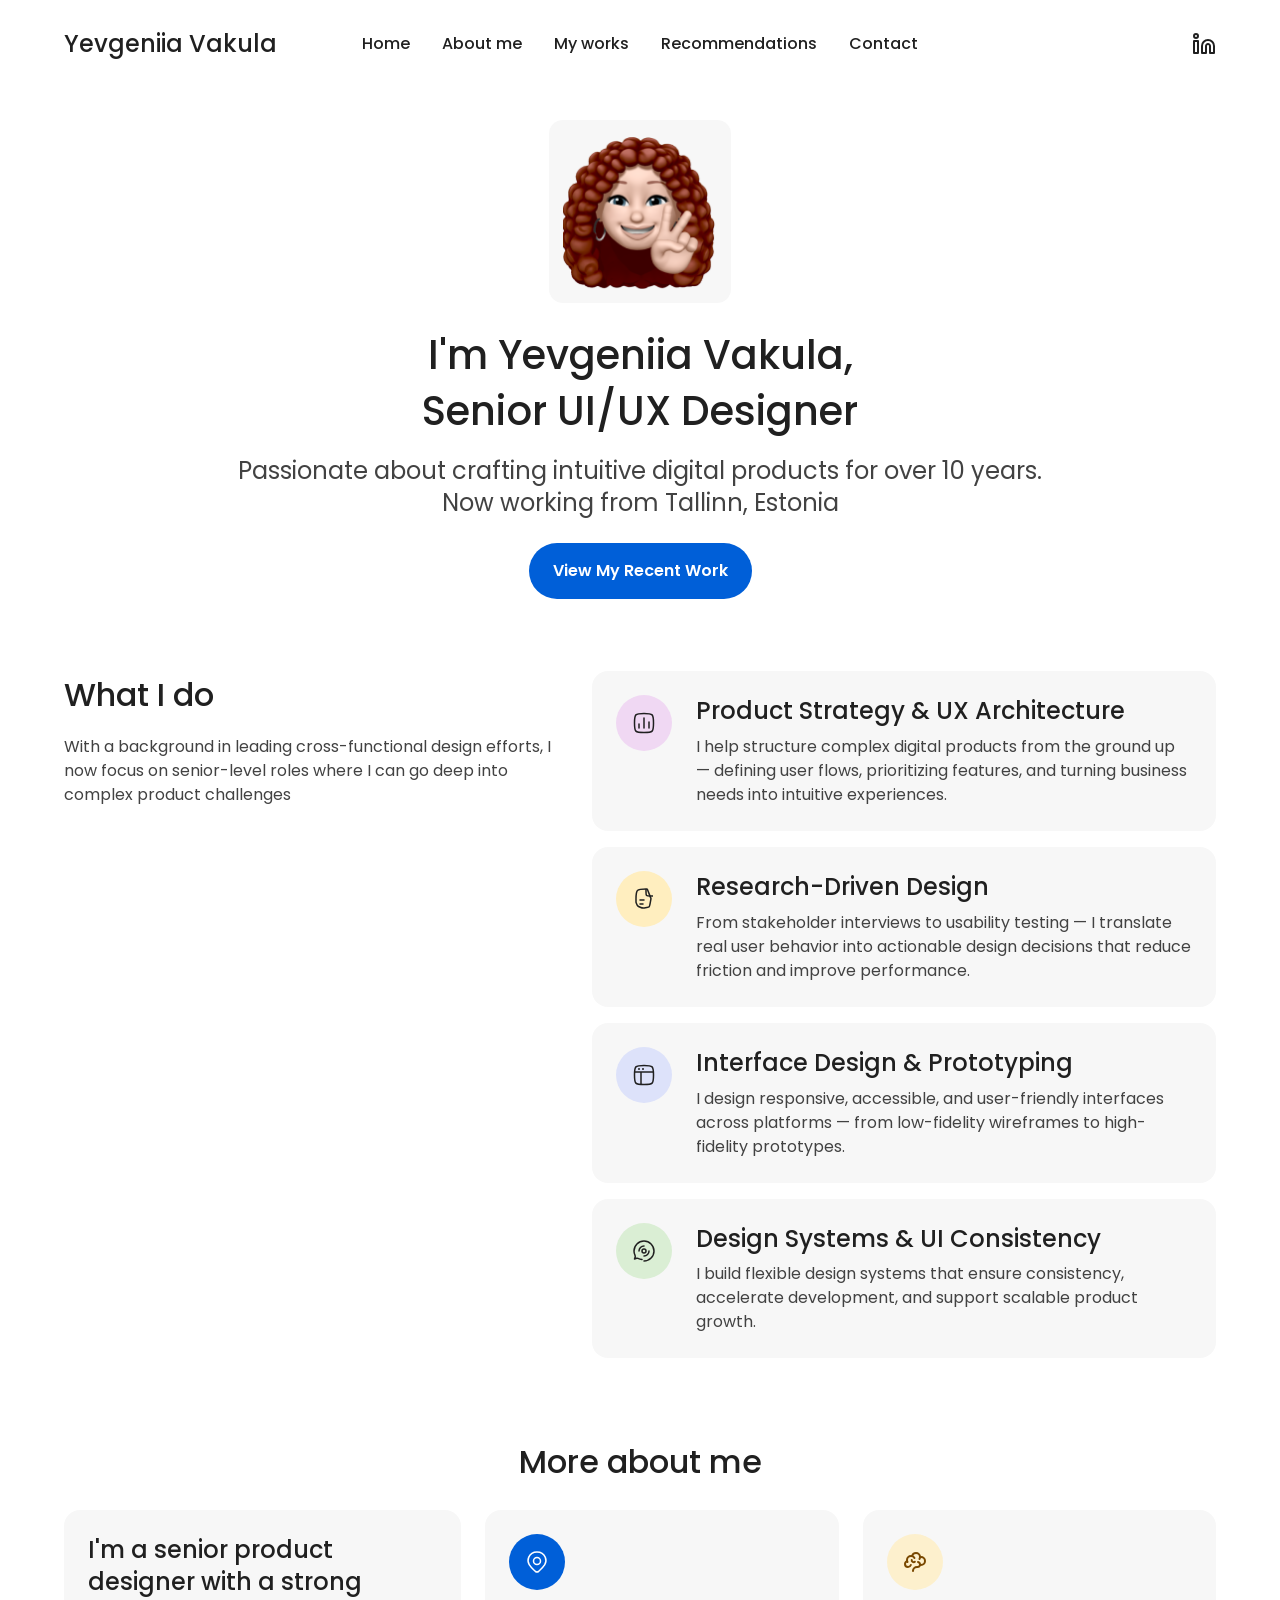
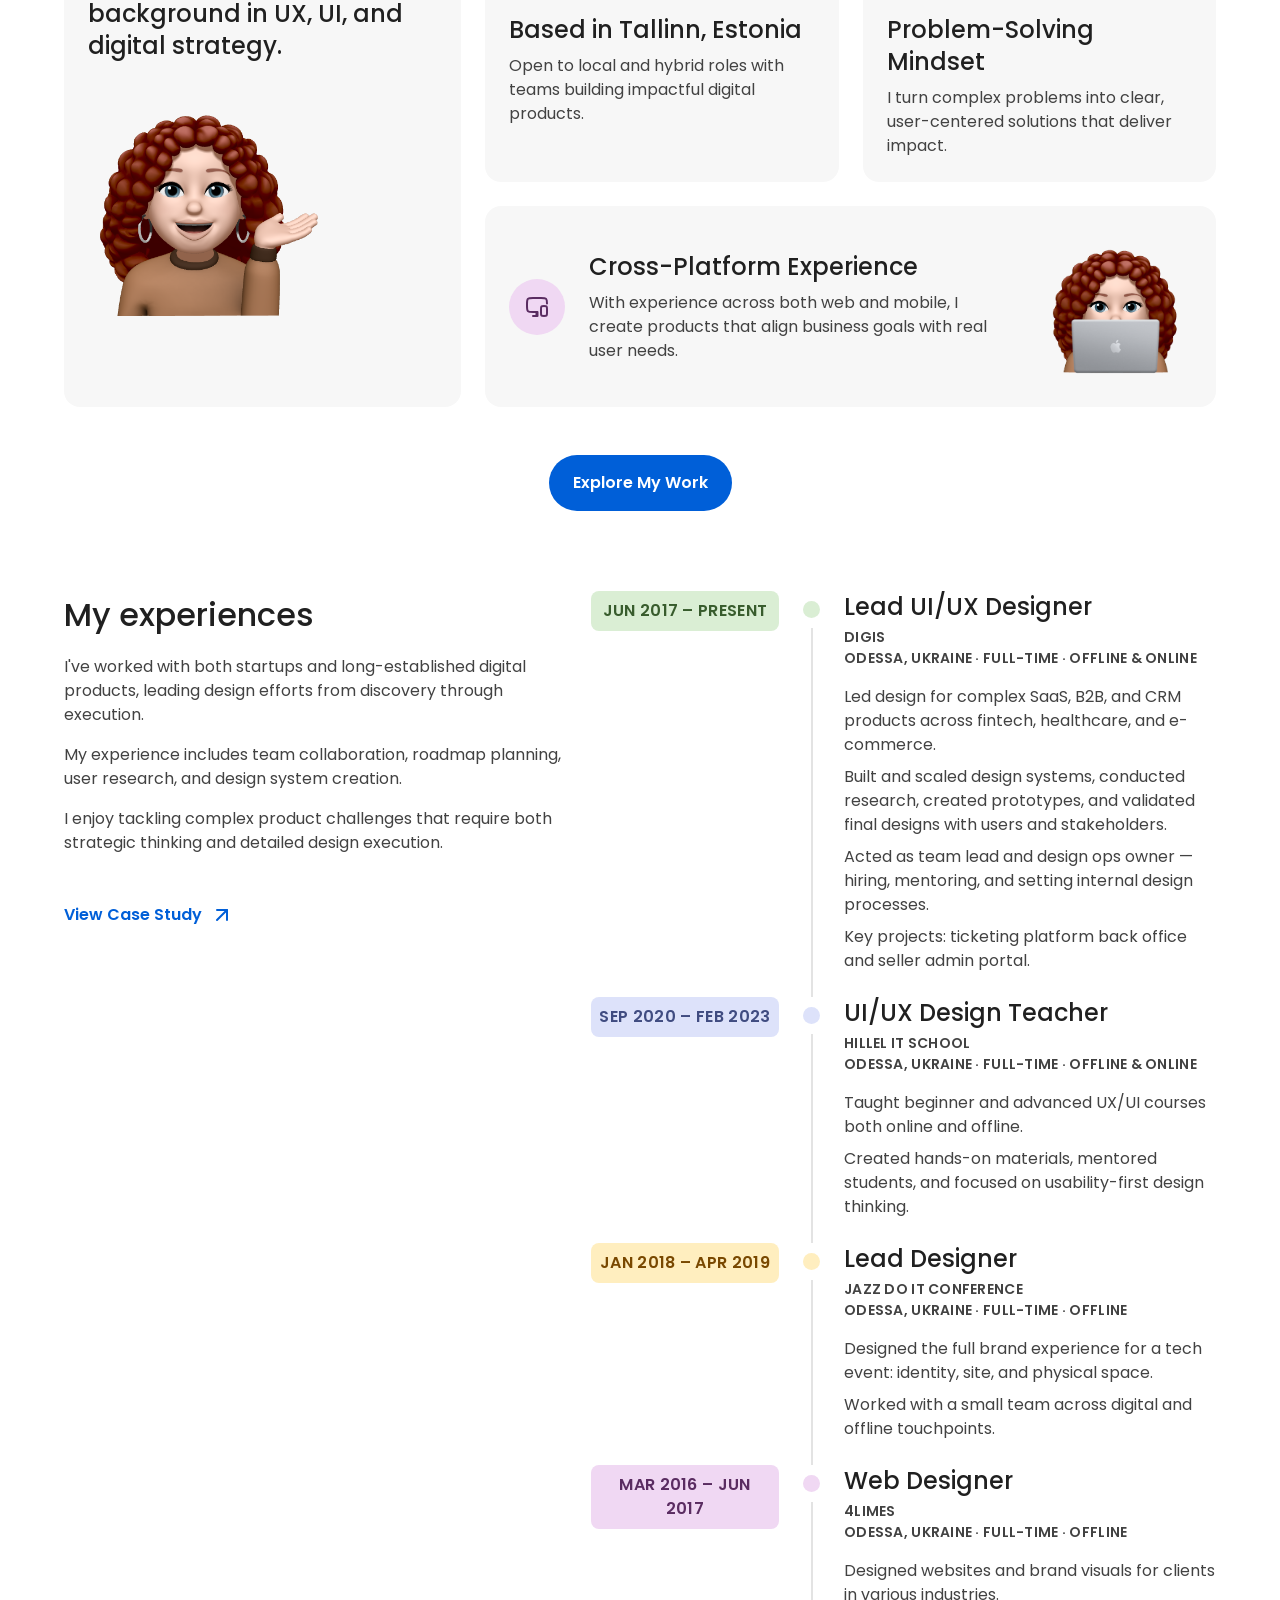
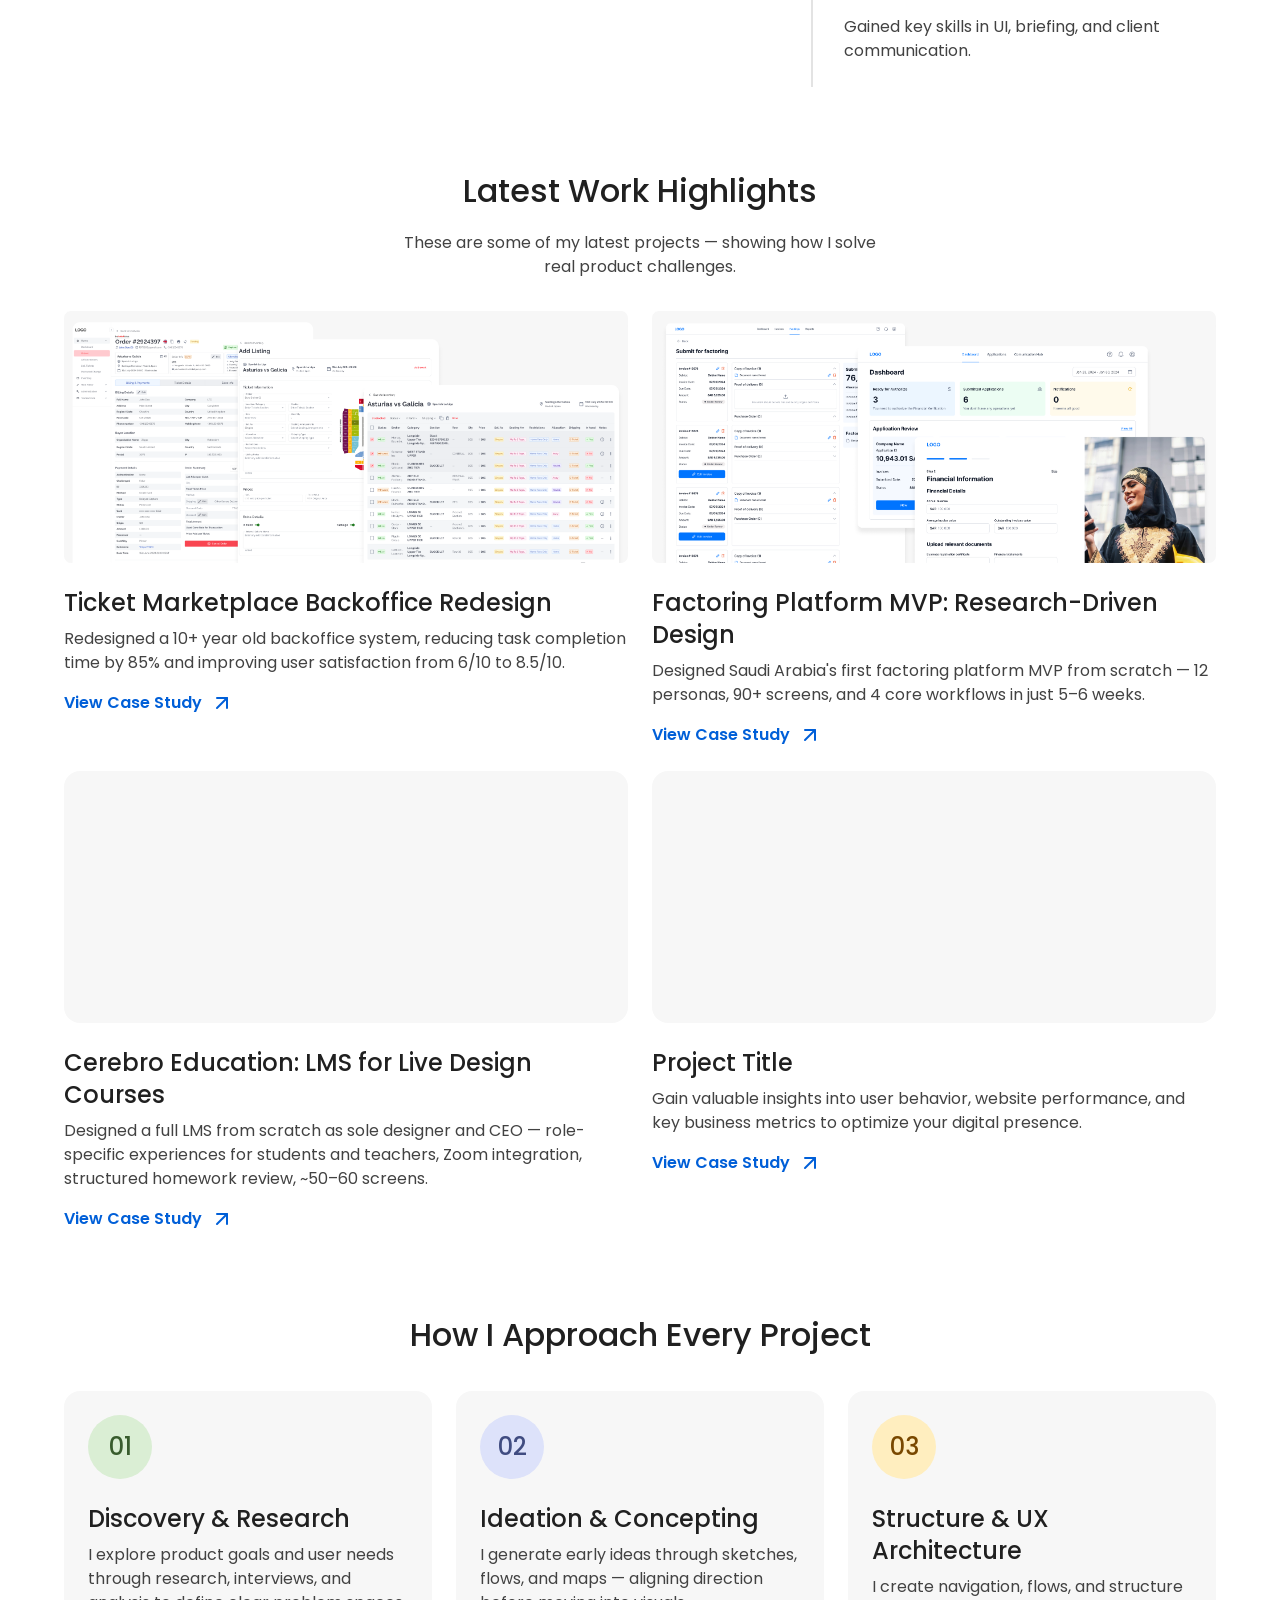
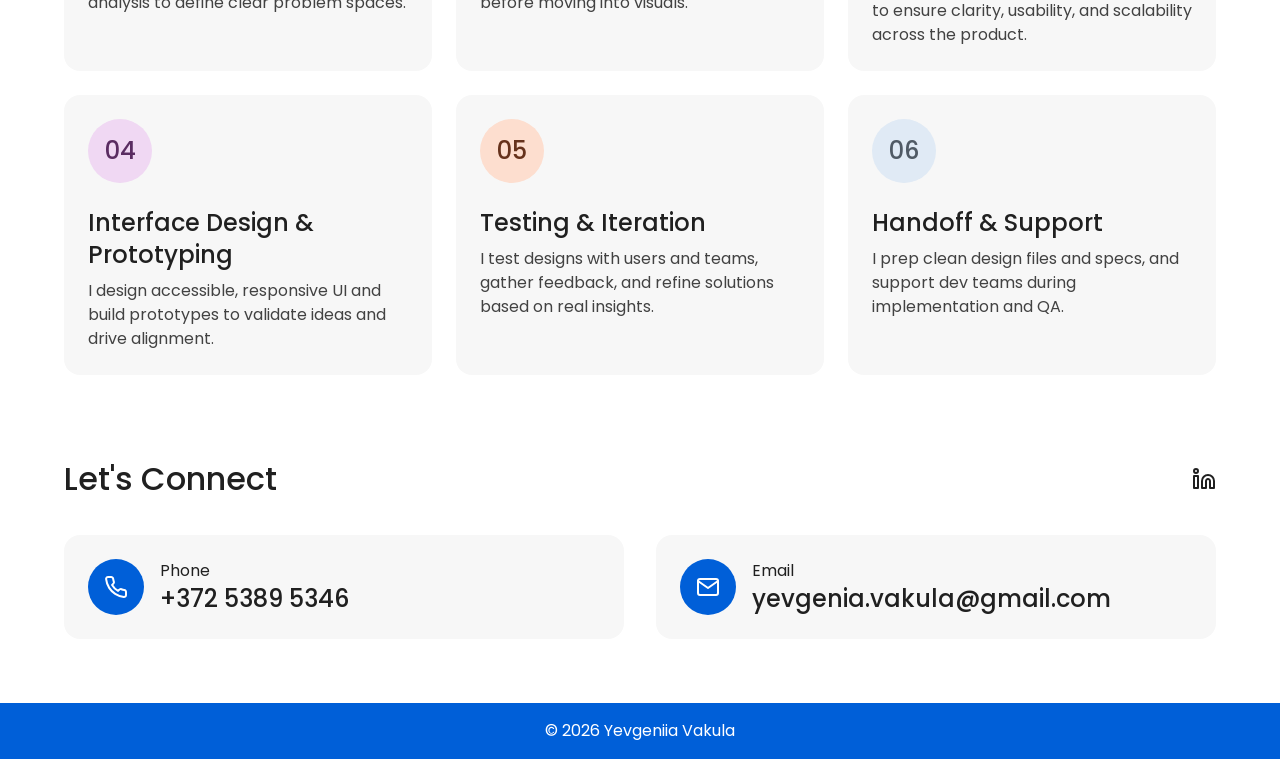
==== index.html @ 7232bb36 "Init" ====
<!DOCTYPE html>
<html lang="en">
<head>
  <meta charset="UTF-8">
  <meta name="viewport" content="width=device-width, initial-scale=1.0">
  <title>Yevgeniia Vakula — Senior UI/UX Designer</title>
  <link rel="preconnect" href="https://fonts.googleapis.com">
  <link rel="preconnect" href="https://fonts.gstatic.com" crossorigin>
  <link href="https://fonts.googleapis.com/css2?family=Poppins:wght@400;500;600&display=swap" rel="stylesheet">
  <link rel="stylesheet" href="styles.css">
</head>
<body>
  <!-- Header -->
  <header class="header">
    <div class="header__container">
      <a href="index.html" class="header__logo">Yevgeniia Vakula</a>
      <nav class="header__nav">
        <a href="index.html" class="header__link">Home</a>
        <a href="#about" class="header__link">About me</a>
        <a href="#works" class="header__link">My works</a>
        <a href="recommendations.html" class="header__link">Recommendations</a>
        <a href="#contact" class="header__link">Contact</a>
      </nav>
      <div class="header__actions">
        <a href="https://linkedin.com" target="_blank" rel="noopener" class="header__social" aria-label="LinkedIn">
          <svg width="24" height="24" viewBox="0 0 24 24" fill="none" xmlns="http://www.w3.org/2000/svg">
            <path d="M16 8C17.5913 8 19.1174 8.63214 20.2426 9.75736C21.3679 10.8826 22 12.4087 22 14V21H18V14C18 13.4696 17.7893 12.9609 17.4142 12.5858C17.0391 12.2107 16.5304 12 16 12C15.4696 12 14.9609 12.2107 14.5858 12.5858C14.2107 12.9609 14 13.4696 14 14V21H10V14C10 12.4087 10.6321 10.8826 11.7574 9.75736C12.8826 8.63214 14.4087 8 16 8Z" stroke="currentColor" stroke-width="2" stroke-linecap="round" stroke-linejoin="round"/>
            <path d="M6 9H2V21H6V9Z" stroke="currentColor" stroke-width="2" stroke-linecap="round" stroke-linejoin="round"/>
            <path d="M4 6C5.10457 6 6 5.10457 6 4C6 2.89543 5.10457 2 4 2C2.89543 2 2 2.89543 2 4C2 5.10457 2.89543 6 4 6Z" stroke="currentColor" stroke-width="2" stroke-linecap="round" stroke-linejoin="round"/>
          </svg>
        </a>
        <button class="header__burger" aria-label="Menu" aria-expanded="false">
          <span></span>
          <span></span>
          <span></span>
        </button>
      </div>
    </div>
  </header>

  <!-- Hero Section -->
  <section class="hero">
    <div class="hero__container">
      <div class="hero__sticker">
        <img src="assets/hero-sticker.png" alt="Yevgeniia Vakula" width="154" height="156">
      </div>
      <div class="hero__content">
        <h1 class="title--page hero__title">I'm Yevgeniia Vakula,<br>Senior UI/UX Designer</h1>
        <p class="hero__subtitle">Passionate about crafting intuitive digital products for over 10 years. Now working from Tallinn, Estonia</p>
      </div>
      <a href="#works" class="btn btn--primary">View My Recent Work</a>
    </div>
  </section>

  <!-- Services Section -->
  <section class="services" id="services">
    <div class="services__container">
      <div class="services__intro">
        <h2 class="title--section services__title">What I do</h2>
        <p class="services__subtitle">With a background in leading cross-functional design efforts, I now focus on senior-level roles where I can go deep into complex product challenges</p>
      </div>
      <div class="services__cards">
        <div class="service-card">
          <div class="service-card__icon service-card__icon--purple">
            <img src="assets/icon-analytics.svg" alt="" width="24" height="24">
          </div>
          <div class="service-card__content">
            <h3 class="title--card service-card__title">Product Strategy &amp; UX Architecture</h3>
            <p class="service-card__text">I help structure complex digital products from the ground up — defining user flows, prioritizing features, and turning business needs into intuitive experiences.</p>
          </div>
        </div>
        <div class="service-card">
          <div class="service-card__icon service-card__icon--yellow">
            <img src="assets/icon-file.svg" alt="" width="24" height="24">
          </div>
          <div class="service-card__content">
            <h3 class="title--card service-card__title">Research-Driven Design</h3>
            <p class="service-card__text">From stakeholder interviews to usability testing — I translate real user behavior into actionable design decisions that reduce friction and improve performance.</p>
          </div>
        </div>
        <div class="service-card">
          <div class="service-card__icon service-card__icon--blue">
            <img src="assets/icon-web-design.svg" alt="" width="24" height="24">
          </div>
          <div class="service-card__content">
            <h3 class="title--card service-card__title">Interface Design &amp; Prototyping</h3>
            <p class="service-card__text">I design responsive, accessible, and user-friendly interfaces across platforms — from low-fidelity wireframes to high-fidelity prototypes.</p>
          </div>
        </div>
        <div class="service-card">
          <div class="service-card__icon service-card__icon--green">
            <img src="assets/icon-paint-board.svg" alt="" width="24" height="24">
          </div>
          <div class="service-card__content">
            <h3 class="title--card service-card__title">Design Systems &amp; UI Consistency</h3>
            <p class="service-card__text">I build flexible design systems that ensure consistency, accelerate development, and support scalable product growth.</p>
          </div>
        </div>
      </div>
    </div>
  </section>

  <!-- About Section -->
  <section class="about" id="about">
    <div class="about__container">
      <h2 class="title--section about__title">More about me</h2>
      <div class="about__grid">
        <!-- Left card with intro text and sticker -->
        <div class="about-card about-card--intro">
          <p class="about-card__lead">I'm a senior product designer with a strong background in UX, UI, and digital strategy.</p>
          <img src="assets/sticker-12.png" alt="" class="about-card__sticker about-card__sticker--large" width="238" height="240">
        </div>
        <!-- Right column -->
        <div class="about__right">
          <!-- Top row with two cards -->
          <div class="about__top-row">
            <div class="about-card">
              <div class="about-card__icon about-card__icon--blue">
                <img src="assets/location-01.svg" alt="" width="24" height="24">
              </div>
              <div class="about-card__content">
                <h3 class="title--card about-card__title">Based in Tallinn, Estonia</h3>
                <p class="about-card__text">Open to local and hybrid roles with teams building impactful digital products.</p>
              </div>
            </div>
            <div class="about-card">
              <div class="about-card__icon about-card__icon--yellow">
                <img src="assets/brain.svg" alt="" width="24" height="24">
              </div>
              <div class="about-card__content">
                <h3 class="title--card about-card__title">Problem-Solving Mindset</h3>
                <p class="about-card__text">I turn complex problems into clear, user-centered solutions that deliver impact.</p>
              </div>
            </div>
          </div>
          <!-- Bottom wide card -->
          <div class="about-card about-card--wide">
            <div class="about-card__icon about-card__icon--purple">
              <img src="assets/computer-phone-sync.svg" alt="" width="24" height="24">
            </div>
            <div class="about-card__content">
              <h3 class="title--card about-card__title">Cross-Platform Experience</h3>
              <p class="about-card__text">With experience across both web and mobile, I create products that align business goals with real user needs.</p>
            </div>
            <img src="assets/sticker-24.png" alt="" class="about-card__sticker about-card__sticker--small" width="153" height="152">
          </div>
        </div>
      </div>
      <a href="#works" class="btn btn--primary about__cta">Explore My Work</a>
    </div>
  </section>

  <!-- Experience Section -->
  <section class="experience">
    <div class="experience__container">
      <div class="experience__intro">
        <h2 class="title--section experience__title">My experiences</h2>
        <p class="experience__text">I've worked with both startups and long-established digital products, leading design efforts from discovery through execution.</p>
        <p class="experience__text">My experience includes team collaboration, roadmap planning, user research, and design system creation.</p>
        <p class="experience__text">I enjoy tackling complex product challenges that require both strategic thinking and detailed design execution.</p>
        <a href="#" class="experience__link">
          View Case Study
          <svg width="24" height="24" viewBox="0 0 24 24" fill="none" xmlns="http://www.w3.org/2000/svg">
            <path d="M7 17L17 7" stroke="currentColor" stroke-width="2" stroke-linecap="round" stroke-linejoin="round"/>
            <path d="M7 7H17V17" stroke="currentColor" stroke-width="2" stroke-linecap="round" stroke-linejoin="round"/>
          </svg>
        </a>
      </div>
      <div class="timeline">
        <div class="timeline__item timeline__item--green">
          <div class="timeline__date">Jun 2017 – Present</div>
          <div class="timeline__marker">
            <span class="timeline__dot"></span>
            <span class="timeline__line"></span>
          </div>
          <div class="timeline__content">
            <h3 class="title--card timeline__role">Lead UI/UX Designer</h3>
            <p class="timeline__company">DIGIS<br>Odessa, Ukraine · Full-time · Offline &amp; Online</p>
            <p class="timeline__desc">Led design for complex SaaS, B2B, and CRM products across fintech, healthcare, and e-commerce.</p>
            <p class="timeline__desc">Built and scaled design systems, conducted research, created prototypes, and validated final designs with users and stakeholders.</p>
            <p class="timeline__desc">Acted as team lead and design ops owner — hiring, mentoring, and setting internal design processes.</p>
            <p class="timeline__desc">Key projects: ticketing platform back office and seller admin portal.</p>
          </div>
        </div>
        <div class="timeline__item timeline__item--blue">
          <div class="timeline__date">Sep 2020 – Feb 2023</div>
          <div class="timeline__marker">
            <span class="timeline__dot"></span>
            <span class="timeline__line"></span>
          </div>
          <div class="timeline__content">
            <h3 class="title--card timeline__role">UI/UX Design Teacher</h3>
            <p class="timeline__company">Hillel IT School<br>Odessa, Ukraine · Full-time · Offline &amp; Online</p>
            <p class="timeline__desc">Taught beginner and advanced UX/UI courses both online and offline.</p>
            <p class="timeline__desc">Created hands-on materials, mentored students, and focused on usability-first design thinking.</p>
          </div>
        </div>
        <div class="timeline__item timeline__item--yellow">
          <div class="timeline__date">Jan 2018 – Apr 2019</div>
          <div class="timeline__marker">
            <span class="timeline__dot"></span>
            <span class="timeline__line"></span>
          </div>
          <div class="timeline__content">
            <h3 class="title--card timeline__role">Lead Designer</h3>
            <p class="timeline__company">Jazz Do IT Conference<br>Odessa, Ukraine · Full-time · Offline</p>
            <p class="timeline__desc">Designed the full brand experience for a tech event: identity, site, and physical space.</p>
            <p class="timeline__desc">Worked with a small team across digital and offline touchpoints.</p>
          </div>
        </div>
        <div class="timeline__item timeline__item--purple">
          <div class="timeline__date">Mar 2016 – Jun 2017</div>
          <div class="timeline__marker">
            <span class="timeline__dot"></span>
            <span class="timeline__line"></span>
          </div>
          <div class="timeline__content">
            <h3 class="title--card timeline__role">Web Designer</h3>
            <p class="timeline__company">4limes<br>Odessa, Ukraine · Full-time · Offline</p>
            <p class="timeline__desc">Designed websites and brand visuals for clients in various industries.</p>
            <p class="timeline__desc">Gained key skills in UI, briefing, and client communication.</p>
          </div>
        </div>
      </div>
    </div>
  </section>

  <!-- Works Section -->
  <section class="works" id="works">
    <div class="works__container">
      <div class="works__intro">
        <h2 class="title--section works__title">Latest Work Highlights</h2>
        <p class="works__subtitle">These are some of my latest projects — showing how I solve<br>real product challenges.</p>
      </div>
      <div class="works__grid">
        <article class="work-card">
          <div class="work-card__image">
            <img src="assets/work-card-ticket-marketplace.png" alt="Ticket Marketplace Backoffice Redesign - showing order management, listing forms, and seat map interfaces">
          </div>
          <div class="work-card__content">
            <h3 class="title--card work-card__title">Ticket Marketplace Backoffice Redesign</h3>
            <p class="work-card__text">Redesigned a 10+ year old backoffice system, reducing task completion time by 85% and improving user satisfaction from 6/10 to 8.5/10.</p>
            <a href="ticket-marketplace-backoffice-redesign.html" class="work-card__link">
              View Case Study
              <svg width="24" height="24" viewBox="0 0 24 24" fill="none" xmlns="http://www.w3.org/2000/svg">
                <path d="M7 17L17 7" stroke="currentColor" stroke-width="2" stroke-linecap="round" stroke-linejoin="round"/>
                <path d="M7 7H17V17" stroke="currentColor" stroke-width="2" stroke-linecap="round" stroke-linejoin="round"/>
              </svg>
            </a>
          </div>
        </article>
        <article class="work-card">
          <div class="work-card__image">
            <img src="assets/case02-preview.png" alt="Factoring Platform MVP - showing registration, dashboard, and approval workflow interfaces">
          </div>
          <div class="work-card__content">
            <h3 class="title--card work-card__title">Factoring Platform MVP: Research-Driven Design</h3>
            <p class="work-card__text">Designed Saudi Arabia's first factoring platform MVP from scratch — 12 personas, 90+ screens, and 4 core workflows in just 5–6 weeks.</p>
            <a href="case-02.html" class="work-card__link">
              View Case Study
              <svg width="24" height="24" viewBox="0 0 24 24" fill="none" xmlns="http://www.w3.org/2000/svg">
                <path d="M7 17L17 7" stroke="currentColor" stroke-width="2" stroke-linecap="round" stroke-linejoin="round"/>
                <path d="M7 7H17V17" stroke="currentColor" stroke-width="2" stroke-linecap="round" stroke-linejoin="round"/>
              </svg>
            </a>
          </div>
        </article>
        <article class="work-card">
          <div class="work-card__image"></div>
          <div class="work-card__content">
            <h3 class="title--card work-card__title">Cerebro Education: LMS for Live Design Courses</h3>
            <p class="work-card__text">Designed a full LMS from scratch as sole designer and CEO — role-specific experiences for students and teachers, Zoom integration, structured homework review, ~50–60 screens.</p>
            <a href="case-03.html" class="work-card__link">
              View Case Study
              <svg width="24" height="24" viewBox="0 0 24 24" fill="none" xmlns="http://www.w3.org/2000/svg">
                <path d="M7 17L17 7" stroke="currentColor" stroke-width="2" stroke-linecap="round" stroke-linejoin="round"/>
                <path d="M7 7H17V17" stroke="currentColor" stroke-width="2" stroke-linecap="round" stroke-linejoin="round"/>
              </svg>
            </a>
          </div>
        </article>
        <article class="work-card">
          <div class="work-card__image"></div>
          <div class="work-card__content">
            <h3 class="title--card work-card__title">Project Title</h3>
            <p class="work-card__text">Gain valuable insights into user behavior, website performance, and key business metrics to optimize your digital presence.</p>
            <a href="case-04.html" class="work-card__link">
              View Case Study
              <svg width="24" height="24" viewBox="0 0 24 24" fill="none" xmlns="http://www.w3.org/2000/svg">
                <path d="M7 17L17 7" stroke="currentColor" stroke-width="2" stroke-linecap="round" stroke-linejoin="round"/>
                <path d="M7 7H17V17" stroke="currentColor" stroke-width="2" stroke-linecap="round" stroke-linejoin="round"/>
              </svg>
            </a>
          </div>
        </article>
      </div>
    </div>
  </section>

  <!-- Process Section -->
  <section class="process">
    <div class="process__container">
      <h2 class="title--section process__title">How I Approach Every Project</h2>
      <div class="process__cards is-collapsed">
        <div class="process-card">
          <span class="process-card__badge process-card__badge--1">01</span>
          <div class="process-card__content">
            <h3 class="title--card process-card__title">Discovery &amp; Research</h3>
            <p class="process-card__text">I explore product goals and user needs through research, interviews, and analysis to define clear problem spaces.</p>
          </div>
        </div>
        <div class="process-card">
          <span class="process-card__badge process-card__badge--2">02</span>
          <div class="process-card__content">
            <h3 class="title--card process-card__title">Ideation &amp; Concepting</h3>
            <p class="process-card__text">I generate early ideas through sketches, flows, and maps — aligning direction before moving into visuals.</p>
          </div>
        </div>
        <div class="process-card">
          <span class="process-card__badge process-card__badge--3">03</span>
          <div class="process-card__content">
            <h3 class="title--card process-card__title">Structure &amp; UX Architecture</h3>
            <p class="process-card__text">I create navigation, flows, and structure to ensure clarity, usability, and scalability across the product.</p>
          </div>
        </div>
        <div class="process-card">
          <span class="process-card__badge process-card__badge--4">04</span>
          <div class="process-card__content">
            <h3 class="title--card process-card__title">Interface Design &amp; Prototyping</h3>
            <p class="process-card__text">I design accessible, responsive UI and build prototypes to validate ideas and drive alignment.</p>
          </div>
        </div>
        <div class="process-card">
          <span class="process-card__badge process-card__badge--5">05</span>
          <div class="process-card__content">
            <h3 class="title--card process-card__title">Testing &amp; Iteration</h3>
            <p class="process-card__text">I test designs with users and teams, gather feedback, and refine solutions based on real insights.</p>
          </div>
        </div>
        <div class="process-card">
          <span class="process-card__badge process-card__badge--6">06</span>
          <div class="process-card__content">
            <h3 class="title--card process-card__title">Handoff &amp; Support</h3>
            <p class="process-card__text">I prep clean design files and specs, and support dev teams during implementation and QA.</p>
          </div>
        </div>
      </div>
      <button class="process__toggle" aria-expanded="false">
        <span class="process__toggle-more">Show more</span>
        <span class="process__toggle-less">Show less</span>
      </button>
    </div>
  </section>

  <!-- Contact / Footer -->
  <footer class="footer" id="contact">
    <!-- Let's Connect Section -->
    <div class="footer__connect">
      <div class="footer__connect-header">
        <h2 class="title--section footer__title">Let's Connect</h2>
        <a href="https://linkedin.com" target="_blank" rel="noopener" class="footer__social" aria-label="LinkedIn">
          <svg width="24" height="24" viewBox="0 0 24 24" fill="none" xmlns="http://www.w3.org/2000/svg">
            <path d="M16 8C17.5913 8 19.1174 8.63214 20.2426 9.75736C21.3679 10.8826 22 12.4087 22 14V21H18V14C18 13.4696 17.7893 12.9609 17.4142 12.5858C17.0391 12.2107 16.5304 12 16 12C15.4696 12 14.9609 12.2107 14.5858 12.5858C14.2107 12.9609 14 13.4696 14 14V21H10V14C10 12.4087 10.6321 10.8826 11.7574 9.75736C12.8826 8.63214 14.4087 8 16 8Z" stroke="currentColor" stroke-width="2" stroke-linecap="round" stroke-linejoin="round"/>
            <path d="M6 9H2V21H6V9Z" stroke="currentColor" stroke-width="2" stroke-linecap="round" stroke-linejoin="round"/>
            <path d="M4 6C5.10457 6 6 5.10457 6 4C6 2.89543 5.10457 2 4 2C2.89543 2 2 2.89543 2 4C2 5.10457 2.89543 6 4 6Z" stroke="currentColor" stroke-width="2" stroke-linecap="round" stroke-linejoin="round"/>
          </svg>
        </a>
      </div>
      <div class="footer__cards">
        <div class="footer__card">
          <div class="footer__card-icon">
            <svg width="24" height="24" viewBox="0 0 24 24" fill="none" xmlns="http://www.w3.org/2000/svg">
              <path d="M22 16.92V19.92C22.0011 20.1985 21.9441 20.4742 21.8325 20.7293C21.7209 20.9845 21.5573 21.2136 21.3521 21.4019C21.1469 21.5901 20.9046 21.7335 20.6408 21.8227C20.3769 21.9119 20.0974 21.9451 19.82 21.92C16.7428 21.5856 13.787 20.5341 11.19 18.85C8.77383 17.3147 6.72533 15.2662 5.19 12.85C3.49998 10.2412 2.44824 7.271 2.12 4.18C2.09501 3.90347 2.12788 3.62476 2.21651 3.36162C2.30513 3.09849 2.44757 2.85669 2.63477 2.65162C2.82196 2.44655 3.04981 2.28271 3.30379 2.17052C3.55778 2.05833 3.83234 2.00026 4.11 2H7.11C7.59531 1.99522 8.06579 2.16708 8.43376 2.48353C8.80173 2.79999 9.04208 3.23945 9.11 3.72C9.23662 4.68007 9.47145 5.62273 9.81 6.53C9.94455 6.88792 9.97366 7.27691 9.89391 7.65088C9.81415 8.02485 9.62886 8.36811 9.36 8.64L8.09 9.91C9.51356 12.4135 11.5865 14.4864 14.09 15.91L15.36 14.64C15.6319 14.3711 15.9752 14.1858 16.3491 14.1061C16.7231 14.0263 17.1121 14.0555 17.47 14.19C18.3773 14.5286 19.3199 14.7634 20.28 14.89C20.7658 14.9585 21.2094 15.2032 21.5265 15.5775C21.8437 15.9518 22.0122 16.4296 22 16.92Z" stroke="currentColor" stroke-width="2" stroke-linecap="round" stroke-linejoin="round"/>
            </svg>
          </div>
          <div class="footer__card-content">
            <span class="footer__card-label">Phone</span>
            <a href="tel:+37253895346" class="footer__card-value">+372 5389 5346</a>
          </div>
        </div>
        <div class="footer__card">
          <div class="footer__card-icon">
            <svg width="24" height="24" viewBox="0 0 24 24" fill="none" xmlns="http://www.w3.org/2000/svg">
              <path d="M4 4H20C21.1 4 22 4.9 22 6V18C22 19.1 21.1 20 20 20H4C2.9 20 2 19.1 2 18V6C2 4.9 2.9 4 4 4Z" stroke="currentColor" stroke-width="2" stroke-linecap="round" stroke-linejoin="round"/>
              <path d="M22 6L12 13L2 6" stroke="currentColor" stroke-width="2" stroke-linecap="round" stroke-linejoin="round"/>
            </svg>
          </div>
          <div class="footer__card-content">
            <span class="footer__card-label">Email</span>
            <a href="mailto:yevgenia.vakula@gmail.com" class="footer__card-value">yevgenia.vakula@gmail.com</a>
          </div>
        </div>
      </div>
    </div>
    <!-- Copyright -->
    <div class="footer__copyright">
      <p>&copy; 2026 Yevgeniia Vakula</p>
    </div>
  </footer>

  <script src="script.js"></script>
</body>
</html>
---- styles.css ----
/* ============================================
   Design Tokens & CSS Variables
   ============================================ */
:root {
  /* Colors */
  --color-primary: #003662;
  --color-primary-light: #dfecff;
  --color-text-dark: #202020;
  --color-text-body: #424242;
  --color-white: #ffffff;
  --color-gray: #d9d9d9;

  /* Typography */
  --font-family: 'Poppins', -apple-system, BlinkMacSystemFont, 'Segoe UI', Roboto, sans-serif;
  
  /* Font sizes - using clamp for fluid typography */
  --fs-h1: clamp(2rem, 5vw, 3rem);       /* 32px - 48px */
  --fs-h2: clamp(1.5rem, 3vw, 2rem);     /* 24px - 32px */
  --fs-h3: clamp(1.25rem, 2vw, 1.5rem);  /* 20px - 24px */
  --fs-body: clamp(0.938rem, 1.5vw, 1rem); /* 15px - 16px */
  --fs-small: 0.875rem;                   /* 14px */
  
  /* Line heights */
  --lh-tight: 1.33;
  --lh-normal: 1.5;
  --lh-loose: 2;

  /* Spacing */
  --space-xs: 0.5rem;   /* 8px */
  --space-sm: 1rem;     /* 16px */
  --space-md: 1.5rem;   /* 24px */
  --space-lg: 2rem;     /* 32px */
  --space-xl: 4rem;     /* 64px */
  
  /* Container */
  --container-max: 1440px;
  --container-padding: clamp(1.25rem, 5vw, 6.25rem); /* 20px - 100px */

  /* Border radius */
  --radius-sm: 8px;
  --radius-md: 16px;
  --radius-full: 999px;

  /* Transitions */
  --transition-fast: 150ms ease;
  --transition-normal: 300ms ease;
}

/* ============================================
   Reset & Base Styles
   ============================================ */
*, *::before, *::after {
  box-sizing: border-box;
  margin: 0;
  padding: 0;
}

html {
  scroll-behavior: smooth;
  -webkit-text-size-adjust: 100%;
}

body {
  font-family: var(--font-family);
  font-size: var(--fs-body);
  font-weight: 400;
  line-height: var(--lh-normal);
  color: var(--color-text-body);
  background-color: var(--color-white);
  -webkit-font-smoothing: antialiased;
  -moz-osx-font-smoothing: grayscale;
}

img {
  max-width: 100%;
  height: auto;
  display: block;
}

a {
  color: inherit;
  text-decoration: none;
  transition: color var(--transition-fast);
}

button {
  font: inherit;
  cursor: pointer;
  border: none;
  background: none;
}

ul, ol {
  list-style: none;
}

h1, h2, h3, h4, h5, h6 {
  font-weight: 500;
  color: var(--color-text-dark);
  line-height: var(--lh-tight);
}

p {
  margin-bottom: var(--space-sm);
}

p:last-child {
  margin-bottom: 0;
}

strong {
  font-weight: 600;
}

/* ============================================
   Utility Classes
   ============================================ */
.container {
  width: 100%;
  max-width: var(--container-max);
  margin: 0 auto;
  padding-left: var(--container-padding);
  padding-right: var(--container-padding);
}

.visually-hidden {
  position: absolute;
  width: 1px;
  height: 1px;
  padding: 0;
  margin: -1px;
  overflow: hidden;
  clip: rect(0, 0, 0, 0);
  white-space: nowrap;
  border: 0;
}

/* Title Utility Classes - clamp-based typography tiers */
.title--page {
  font-size: clamp(1.75rem, 4vw, 2.5rem); /* 28px - 40px */
  line-height: 1.4;
}

.title--section {
  font-size: clamp(1.5rem, 2.5vw, 2rem); /* 24px - 32px */
  line-height: 1.5;
}

.title--card {
  font-size: clamp(1.25rem, 2vw, 1.5rem); /* 20px - 24px */
  line-height: 1.33;
}

.title--meta {
  font-size: 1rem; /* 16px */
  font-weight: 500;
  line-height: 1.5; /* 24px */
}

/* ============================================
   Button Styles
   ============================================ */
.btn {
  display: inline-flex;
  align-items: center;
  justify-content: center;
  gap: var(--space-xs);
  padding: 16px 24px;
  font-size: 1rem;
  font-weight: 600;
  line-height: 1.5;
  border-radius: var(--radius-full);
  transition: background-color var(--transition-fast), transform var(--transition-fast);
}

.btn:hover {
  transform: translateY(-2px);
}

.btn:active {
  transform: translateY(0);
}

.btn--primary {
  background-color: #005fd8;
  color: var(--color-white);
}

.btn--primary:hover {
  background-color: #0052bd;
}

.btn--icon svg,
.btn--icon img {
  width: 24px;
  height: 24px;
  flex-shrink: 0;
  filter: brightness(0) invert(1);
}

/* ============================================
   Header
   ============================================ */
.header {
  position: relative;
  z-index: 100;
  background-color: var(--color-white);
  transition: box-shadow var(--transition-normal);
}

.header.is-scrolled {
  box-shadow: none;
}

.header__container {
  display: grid;
  grid-template-columns: 1fr auto 1fr;
  align-items: center;
  padding: var(--space-md) var(--container-padding);
  max-width: var(--container-max);
  margin: 0 auto;
}

.header__logo {
  font-size: var(--fs-h3);
  font-weight: 500;
  color: var(--color-text-dark);
}

.header__logo:hover {
  color: #005FD8;
}

.header__nav {
  display: flex;
  align-items: center;
  gap: var(--space-sm);
}

.header__link {
  font-size: var(--fs-body);
  font-weight: 500;
  color: var(--color-text-dark);
  padding: var(--space-xs) var(--space-xs);
}

.header__link:hover,
.header__link--active {
  color: #005FD8;
}

.header__social {
  color: var(--color-text-dark);
}

.header__social:hover {
  color: #005FD8;
}

.header__social svg {
  display: block;
}

.header__actions {
  display: flex;
  align-items: center;
  gap: var(--space-sm);
  justify-content: flex-end;
}

.header__burger {
  display: none;
  flex-direction: column;
  justify-content: space-between;
  width: 24px;
  height: 18px;
  padding: 0;
}

.header__burger span {
  display: block;
  width: 100%;
  height: 2px;
  background-color: var(--color-text-dark);
  transition: transform var(--transition-fast), opacity var(--transition-fast);
}

/* ============================================
   Hero Section
   ============================================ */
.hero {
  background-color: var(--color-white);
  padding: 32px var(--container-padding);
}

.hero__container {
  display: flex;
  flex-direction: column;
  align-items: center;
  gap: 24px;
  max-width: var(--container-max);
  margin: 0 auto;
}

.hero__sticker {
  display: flex;
  align-items: center;
  justify-content: center;
  background-color: #f7f7f7;
  border-radius: 14px;
  padding: 14px;
}

.hero__sticker img {
  width: 154px;
  height: auto;
  display: block;
}

.hero__content {
  max-width: 817px;
  text-align: center;
}

.hero__title {
  margin-bottom: var(--space-sm);
}

.hero__subtitle {
  font-size: clamp(1rem, 2vw, 1.5rem);
  line-height: 1.33;
  color: var(--color-text-body);
}

/* ============================================
   Services Section
   ============================================ */
.services {
  padding: 40px 0;
}

.services__container {
  max-width: var(--container-max);
  margin: 0 auto;
  padding: 0 var(--container-padding);
  display: flex;
  align-items: flex-start;
  gap: 24px;
}

.services__intro {
  width: 504px;
  flex-shrink: 0;
  display: flex;
  flex-direction: column;
  gap: 16px;
  position: sticky;
  top: 100px;
  align-self: flex-start;
}

.services__title {
  margin-bottom: 0;
}

.services__subtitle {
  font-size: 16px;
  line-height: 24px;
  color: var(--color-text-body);
}

.services__cards {
  display: flex;
  flex-direction: column;
  gap: 16px;
  flex: 1;
  min-width: 0;
}

.service-card {
  display: flex;
  gap: 24px;
  padding: 24px;
  background-color: #f7f7f7;
  border-radius: 16px;
}

.service-card__icon {
  width: 56px;
  height: 56px;
  flex-shrink: 0;
  border-radius: 999px;
  display: flex;
  align-items: center;
  justify-content: center;
}

.service-card__icon--purple {
  background-color: #f0d8f3;
}

.service-card__icon--yellow {
  background-color: #ffeebf;
}

.service-card__icon--blue {
  background-color: #dde2fa;
}

.service-card__icon--green {
  background-color: #daeed4;
}

.service-card__icon img {
  width: 24px;
  height: 24px;
}

.service-card__content {
  display: flex;
  flex-direction: column;
  gap: 8px;
  flex: 1;
  min-width: 0;
}

.service-card__title {
  /* Typography via .title--card */
}

.service-card__text {
  font-size: 16px;
  line-height: 24px;
  margin-bottom: 0;
}

/* ============================================
   About Section
   ============================================ */
.about {
  background-color: var(--color-white);
  padding: 40px 0;
}

.about__container {
  display: flex;
  flex-direction: column;
  align-items: center;
  gap: var(--space-md);
  max-width: var(--container-max);
  margin: 0 auto;
  padding: 0 var(--container-padding);
}

.about__title {
  text-align: center;
  margin: 0;
}

.about__grid {
  display: flex;
  gap: var(--space-md);
  width: 100%;
}

.about__right {
  display: flex;
  flex-direction: column;
  gap: var(--space-md);
  flex: 1;
  min-width: 0;
}

.about__top-row {
  display: flex;
  gap: var(--space-md);
}

.about__top-row .about-card {
  flex: 1;
  min-width: 0;
}

/* About Cards */
.about-card {
  background-color: #f7f7f7;
  border-radius: var(--radius-md);
  padding: var(--space-md);
  display: flex;
  flex-direction: column;
  gap: var(--space-md);
}

.about-card--intro {
  width: 397px;
  flex-shrink: 0;
}

.about-card--wide {
  flex-direction: row;
  align-items: center;
  gap: var(--space-md);
}

.about-card--wide .about-card__content {
  flex: 1;
  min-width: 0;
}

.about-card__lead {
  font-size: 24px;
  font-weight: 500;
  line-height: 32px;
  color: var(--color-text-dark);
  margin: 0;
}

.about-card__content {
  display: flex;
  flex-direction: column;
  gap: var(--space-xs);
}

.about-card__title {
  margin: 0;
}

.about-card__text {
  font-size: 16px;
  line-height: 24px;
  color: var(--color-text-body);
  margin: 0;
}

/* Icon circles */
.about-card__icon {
  width: 56px;
  height: 56px;
  border-radius: var(--radius-full);
  display: flex;
  align-items: center;
  justify-content: center;
  flex-shrink: 0;
}

.about-card__icon img {
  width: 24px;
  height: 24px;
}

.about-card__icon--blue {
  background-color: #005fd8;
}

.about-card__icon--yellow {
  background-color: rgba(255, 238, 191, 0.75);
}

.about-card__icon--purple {
  background-color: #f0d8f3;
}

/* Stickers */
.about-card__sticker {
  display: block;
}

.about-card__sticker--large {
  width: 238px;
  height: auto;
}

.about-card__sticker--small {
  width: 153px;
  height: auto;
  flex-shrink: 0;
}

/* About CTA button */
.about__cta {
  margin-top: var(--space-md);
}

/* ============================================
   Experience Section
   ============================================ */
.experience {
  background-color: var(--color-white);
  padding: 40px 0;
}

.experience__container {
  display: flex;
  gap: var(--space-md);
  max-width: var(--container-max);
  margin: 0 auto;
  padding: 0 var(--container-padding);
}

.experience__intro {
  width: 503px;
  flex-shrink: 0;
  position: sticky;
  top: 40px;
  align-self: flex-start;
}

.experience__title {
  margin-bottom: var(--space-sm);
}

.experience__text {
  margin-bottom: var(--space-sm);
}

.experience__intro .btn {
  margin-top: var(--space-lg);
}

.experience__link {
  display: inline-flex;
  align-items: center;
  gap: 8px;
  margin-top: var(--space-lg);
  font-size: 1rem;
  font-weight: 600;
  line-height: 1.5;
  color: #005fd8;
  border-radius: var(--radius-sm);
  transition: opacity var(--transition-fast);
}

.experience__link:hover {
  opacity: 0.8;
}

.experience__link img,
.experience__link svg {
  width: 24px;
  height: 24px;
  flex-shrink: 0;
}

/* Timeline */
.timeline {
  flex: 1;
}

.timeline__item {
  display: flex;
  gap: var(--space-md);
}

.timeline__date {
  width: 188px;
  flex-shrink: 0;
  font-size: var(--fs-body);
  font-weight: 600;
  text-transform: uppercase;
  letter-spacing: 0.02em;
  text-align: center;
  padding: 8px;
  border-radius: var(--radius-sm);
  background-color: var(--timeline-pill-bg, #daeed4);
  color: var(--timeline-pill-color, #385c2d);
  align-self: flex-start;
}

.timeline__marker {
  display: flex;
  flex-direction: column;
  align-items: center;
  gap: 10px;
  padding-top: 10px;
}

.timeline__dot {
  width: 17px;
  height: 17px;
  border-radius: 50%;
  background-color: var(--timeline-dot-color, #daeed4);
  flex-shrink: 0;
}

.timeline__line {
  width: 2px;
  flex: 1;
  background-color: #e3e3e3;
}

.timeline__content {
  flex: 1;
  padding-bottom: var(--space-md);
}

.timeline__role {
  margin-bottom: 4px;
}

.timeline__company {
  font-size: var(--fs-small);
  font-weight: 600;
  text-transform: uppercase;
  letter-spacing: 0.02em;
  color: var(--color-text-body);
  margin-bottom: var(--space-sm);
}

.timeline__desc {
  margin-bottom: var(--space-xs);
}

/* Timeline item color modifiers */
.timeline__item--green {
  --timeline-pill-bg: #daeed4;
  --timeline-pill-color: #385c2d;
  --timeline-dot-color: #daeed4;
}

.timeline__item--blue {
  --timeline-pill-bg: #dde2fa;
  --timeline-pill-color: #404c81;
  --timeline-dot-color: #dde2fa;
}

.timeline__item--yellow {
  --timeline-pill-bg: #ffeebf;
  --timeline-pill-color: #794800;
  --timeline-dot-color: #ffeebf;
}

.timeline__item--purple {
  --timeline-pill-bg: #f0d8f3;
  --timeline-pill-color: #5a2c61;
  --timeline-dot-color: #f0d8f3;
}

.timeline__item--orange {
  --timeline-pill-bg: #fddecf;
  --timeline-pill-color: #66321c;
  --timeline-dot-color: #fddecf;
}

/* ============================================
   Works Section
   ============================================ */
.works {
  padding: 40px 0;
}

.works__container {
  max-width: var(--container-max);
  margin: 0 auto;
  padding: 0 var(--container-padding);
  display: flex;
  flex-direction: column;
  align-items: center;
  gap: var(--space-lg);
}

.works__intro {
  display: flex;
  flex-direction: column;
  align-items: center;
  gap: var(--space-sm);
  text-align: center;
}

.works__title {
  text-align: center;
}

.works__subtitle {
  font-size: 1rem;
  line-height: 24px;
  color: var(--color-text-body);
  max-width: 608px;
  margin: 0;
}

.works__grid {
  display: grid;
  grid-template-columns: repeat(2, 1fr);
  gap: var(--space-md);
  width: 100%;
}

.work-card {
  display: flex;
  flex-direction: column;
  gap: var(--space-md);
  position: relative;
  cursor: pointer;
  transition: transform var(--transition-fast);
}

.work-card:hover {
  transform: translateY(-4px);
}

.work-card__image {
  width: 100%;
  aspect-ratio: 608 / 272;
  background-color: #f7f7f7;
  border-radius: var(--radius-md);
}

.work-card__content {
  display: flex;
  flex-direction: column;
  gap: var(--space-xs);
}

.work-card__title {
  /* Typography via .title--card */
}

.work-card__text {
  margin-bottom: 0;
}

.work-card__link {
  display: inline-flex;
  align-items: center;
  gap: var(--space-xs);
  font-weight: 600;
  line-height: 24px;
  color: #005fd8;
  margin-top: var(--space-xs);
}

.work-card__link::before {
  content: '';
  position: absolute;
  inset: 0;
  z-index: 1;
}

.work-card__link:hover {
  text-decoration: underline;
}

.work-card__link svg {
  width: 24px;
  height: 24px;
}

/* ============================================
   Process Section
   ============================================ */
.process {
  background-color: var(--color-white);
  padding: 40px 0;
}

.process__container {
  max-width: var(--container-max);
  margin: 0 auto;
  padding: 0 var(--container-padding);
  display: flex;
  flex-direction: column;
  align-items: center;
  gap: var(--space-lg);
}

.process__title {
  text-align: center;
  width: 100%;
}

.process__cards {
  display: grid;
  grid-template-columns: repeat(3, 1fr);
  gap: 24px;
  width: 100%;
}

.process-card {
  background-color: #f7f7f7;
  padding: 24px;
  border-radius: 16px;
  display: flex;
  flex-direction: column;
  gap: 24px;
}

.process-card__badge {
  width: 64px;
  height: 64px;
  border-radius: 50%;
  display: flex;
  align-items: center;
  justify-content: center;
  font-size: 24px;
  font-weight: 500;
  line-height: 24px;
  flex-shrink: 0;
}

/* Badge color variants */
.process-card__badge--1 {
  background-color: #daeed4;
  color: #385c2d;
}

.process-card__badge--2 {
  background-color: #dde2fa;
  color: #404c81;
}

.process-card__badge--3 {
  background-color: #ffeebf;
  color: #794800;
}

.process-card__badge--4 {
  background-color: #f0d8f3;
  color: #5a2c61;
}

.process-card__badge--5 {
  background-color: #fddecf;
  color: #66321c;
}

.process-card__badge--6 {
  background-color: #e0eaf5;
  color: #505a65;
}

.process-card__content {
  display: flex;
  flex-direction: column;
  gap: 8px;
}

.process-card__title {
  /* Typography via .title--card */
}

.process-card__text {
  font-size: 16px;
  line-height: 24px;
  color: var(--color-text-body);
  margin-bottom: 0;
}

/* Toggle button - hidden on desktop */
.process__toggle {
  display: none;
  font-size: 16px;
  font-weight: 600;
  line-height: 24px;
  color: #005fd8;
  background: none;
  border: none;
  cursor: pointer;
  padding: 0;
  transition: opacity var(--transition-fast);
}

.process__toggle:hover {
  opacity: 0.8;
}

.process__toggle-less {
  display: none;
}

.process__toggle[aria-expanded="true"] .process__toggle-more {
  display: none;
}

.process__toggle[aria-expanded="true"] .process__toggle-less {
  display: inline;
}

/* ============================================
   Footer
   ============================================ */
.footer {
  background-color: var(--color-white);
}

/* Let's Connect Section */
.footer__connect {
  display: flex;
  flex-direction: column;
  gap: 32px;
  max-width: var(--container-max);
  margin: 0 auto;
  padding: 40px var(--container-padding) 64px;
}

.footer__connect-header {
  display: flex;
  align-items: center;
  justify-content: space-between;
}

.footer__title {
  margin: 0;
}

.footer__social {
  color: var(--color-text-dark);
  display: flex;
  align-items: center;
  justify-content: center;
}

.footer__social:hover {
  color: #005fd8;
}

.footer__social svg {
  display: block;
}

/* Contact Cards Row */
.footer__cards {
  display: flex;
  gap: 32px;
}

.footer__card {
  flex: 1;
  display: flex;
  gap: 16px;
  align-items: flex-start;
  background-color: #f7f7f7;
  padding: 24px;
  border-radius: 16px;
}

.footer__card-icon {
  display: flex;
  align-items: center;
  justify-content: center;
  background-color: #005fd8;
  padding: 16px;
  border-radius: 999px;
  flex-shrink: 0;
}

.footer__card-icon svg {
  display: block;
  color: var(--color-white);
}

.footer__card-content {
  display: flex;
  flex-direction: column;
}

.footer__card-label {
  font-size: 16px;
  font-weight: 400;
  line-height: 24px;
  color: var(--color-text-dark);
}

.footer__card-value {
  font-size: 24px;
  font-weight: 500;
  line-height: 32px;
  color: var(--color-text-dark);
}

.footer__card-value:hover {
  color: #005fd8;
}

/* Copyright Bar */
.footer__copyright {
  background-color: #005fd8;
  padding: 16px var(--container-padding);
  text-align: center;
}

.footer__copyright p {
  font-size: 16px;
  font-weight: 400;
  line-height: 24px;
  color: var(--color-white);
  margin: 0;
}

/* ============================================
   Case Study Page - New Layout
   ============================================ */

/* Title for case page (40px/56px semibold) */
.title--case-page {
  font-size: clamp(1.75rem, 4vw, 2.5rem); /* 28px - 40px */
  font-weight: 600;
  line-height: 1.4;
  color: var(--color-text-dark);
}

/* Case Hero */
.case-hero {
  padding: 40px 0;
}

.case-hero__container {
  max-width: var(--container-max);
  margin: 0 auto;
  padding: 0 var(--container-padding);
  display: flex;
  flex-direction: column;
  gap: 64px;
}

.case-hero__info {
  display: flex;
  flex-direction: column;
  gap: 32px;
}

.case-hero__title {
  text-align: center;
  margin: 0;
}

/* Case Cover Image */
.case-hero__cover {
  width: 100%;
  background-color: #f7f7f7;
  border-radius: 16px;
  overflow: hidden;
}

.case-hero__cover-img {
  width: 100%;
  height: auto;
  display: block;
}

/* Hero Grid: Left column + Overview card */
.case-hero__grid {
  display: flex;
  gap: 24px;
  width: 100%;
}

.case-hero__left {
  flex: 1;
  display: flex;
  flex-direction: column;
  gap: 24px;
  min-width: 0;
}

/* Overview Card */
.case-card--overview {
  width: 397px;
  flex-shrink: 0;
  align-self: stretch;
}

.case-overview__items {
  display: flex;
  flex-direction: column;
  gap: 16px;
}

.case-overview__item {
  display: flex;
  flex-direction: column;
  gap: 4px;
}

.case-overview__label {
  font-size: 16px;
  font-weight: 600;
  line-height: 24px;
  text-transform: uppercase;
  letter-spacing: 0.02em;
  color: var(--color-text-body);
}

.case-overview__value {
  font-size: 16px;
  font-weight: 400;
  line-height: 24px;
  color: var(--color-text-dark);
  margin: 0;
}

.case-overview__value p {
  margin: 0;
}

/* Case Card Base */
.case-card {
  background-color: #f7f7f7;
  border-radius: 16px;
  padding: 24px;
  display: flex;
  flex-direction: column;
  gap: 8px;
}

/* Card Variations */
.case-card--gray {
  background-color: #f7f7f7;
}

.case-card--gray h2,
.case-card--gray h4 {
  margin: 0;
}

.case-card--gray p {
  margin: 0;
}

.case-card--orange {
  background-color: #fddecf;
}

.case-card--orange h2,
.case-card--orange h4,
.case-card__title--orange {
  color: #66321c;
  margin: 0;
}

.case-card--orange p {
  color: #66321c;
  margin: 0;
}

.case-card--green {
  background-color: #daeed4;
}

.case-card--green h2,
.case-card--green h4,
.case-card__title--green {
  color: #385c2d;
  margin: 0;
}

.case-card--green p {
  color: #385c2d;
  margin: 0;
}

/* Bullets list */
.case-list--bullets li::before {
  background-color: var(--color-text-body);
}

/* Case Sections */
.case-section {
  padding: 40px 0;
}

.case-section--compact {
  padding: 24px 0;
}

.case-section--research .case-image-frame {
  border: none;
}

.case-section--nav {
  padding-top: 40px;
  padding-bottom: 64px;
}

.case-section__container {
  max-width: var(--container-max);
  margin: 0 auto;
  padding: 0 var(--container-padding);
}

.case-section__header {
  display: flex;
  flex-direction: column;
  gap: 16px;
  margin-bottom: 32px;
}

.case-section__header--center {
  text-align: center;
  align-items: center;
}

.case-section__subtitle {
  font-size: 16px;
  line-height: 24px;
  color: var(--color-text-body);
  max-width: 606px;
  margin: 0;
}

.case-section__subtitle--wide {
  max-width: 780px;
}

/* Case Cards */
.case-cards-row {
  display: flex;
  gap: 24px;
}

.case-card--half {
  flex: 1;
  min-width: 0;
}

.case-card__header {
  display: flex;
  align-items: center;
  gap: 24px;
}

.case-card__icon {
  width: 56px;
  height: 56px;
  border-radius: 50%;
  display: flex;
  align-items: center;
  justify-content: center;
  flex-shrink: 0;
}

.case-card__icon--yellow {
  background-color: rgba(255, 238, 191, 0.75);
}

.case-card__icon--blue {
  background-color: #005fd8;
}

.case-card__icon--blue img {
  filter: brightness(0) invert(1);
}

.case-card__icon--purple {
  background-color: #f0d8f3;
}

.case-card__icon--green {
  background-color: #daeed4;
}

/* Case List (bullet points) */
.case-list {
  display: flex;
  flex-direction: column;
  gap: 16px;
  list-style: none;
  margin: 0;
  padding: 0;
}

.case-list li {
  display: flex;
  align-items: flex-start;
  gap: 8px;
  font-size: 16px;
  line-height: 24px;
  color: var(--color-text-body);
}

.case-list li::before {
  content: '';
  width: 8px;
  height: 8px;
  background-color: var(--color-text-body);
  border-radius: 50%;
  flex-shrink: 0;
  margin-top: 8px;
}

/* Green list styling (for My Solution cards) */
.case-list.case-list--green {
  list-style: disc;
  padding-left: 24px;
  gap: 8px;
}

.case-list.case-list--green li {
  display: list-item;
  list-style-type: disc;
  color: #385c2d;
}

.case-list.case-list--green li::marker {
  color: #385c2d;
}

.case-list.case-list--green li::before {
  display: none;
}

/* Case Approach Layout (My Approach section) */
.case-approach {
  display: flex;
  gap: 24px;
}

.case-approach__column {
  flex: 1;
  display: flex;
  flex-direction: column;
  gap: 24px;
}

.case-approach__header {
  display: flex;
  align-items: center;
  gap: 24px;
}

.case-approach__icon {
  width: 56px;
  height: 56px;
  border-radius: 50%;
  display: flex;
  align-items: center;
  justify-content: center;
  flex-shrink: 0;
}

.case-approach__icon--green {
  background-color: #daeed4;
}

.case-approach__icon--blue {
  background-color: #005fd8;
}

.case-approach__icon--blue img {
  filter: brightness(0) invert(1);
}

.case-approach__items {
  display: flex;
  flex-direction: column;
  gap: 8px;
}

.case-approach__item {
  background-color: #f7f7f7;
  padding: 16px;
  border-radius: 12px;
  font-size: 16px;
  line-height: 24px;
  color: var(--color-text-body);
}

/* Solution Block */
.case-solution-block {
  display: flex;
  flex-direction: column;
  gap: 56px;
  margin-bottom: 80px;
}

.case-solution-block:last-child {
  margin-bottom: 0;
}

/* Solution Intro (header + cards grouped) */
.case-solution__intro {
  display: flex;
  flex-direction: column;
  align-items: center;
  gap: 16px;
}

/* Solution Header (label + title) */
.case-solution__header {
  display: flex;
  flex-direction: column;
  align-items: center;
  gap: 16px;
}

.case-solution__label {
  display: inline-flex;
  padding: 8px;
  border-radius: 8px;
  background-color: #e0eaf5;
  font-size: 16px;
  font-weight: 600;
  line-height: 24px;
  text-transform: uppercase;
  letter-spacing: 0.02em;
  color: #505a65;
}

.case-solution__label--purple {
  background-color: #f0d8f3;
  color: #5a2c61;
}

.case-solution__title {
  text-align: center;
  margin: 0;
}

/* Solution Row (cards + images side by side) */
.case-solution-row {
  display: flex;
  gap: 24px;
  margin-bottom: 32px;
}

.case-solution__cards {
  width: 396px;
  flex-shrink: 0;
  display: flex;
  flex-direction: column;
  gap: 24px;
}

.case-solution__images {
  flex: 1;
  display: flex;
  flex-direction: column;
  gap: 16px;
  min-width: 0;
}

/* Solution Section (title + image) */
.case-solution__section {
  display: flex;
  flex-direction: column;
  gap: 24px;
}

.case-solution__section h4 {
  margin: 0;
}

/* Image Frame */
.case-image-frame {
  border: 1px solid #e3e5e8;
  border-radius: 16px;
  overflow: hidden;
}

.case-image-frame__img {
  width: 100%;
  height: 100%;
  object-fit: cover;
  display: block;
}

.case-image-frame--full {
  width: 100%;
}

.case-image-frame--half {
  flex: 1;
  min-width: 0;
}

/* Image Caption */
.case-image-caption {
  font-size: 16px;
  line-height: 24px;
  color: var(--color-text-body);
  margin: 0;
}

/* Images Row (side by side) */
.case-images-row {
  display: flex;
  gap: 24px;
}

/* Modals Grid */
.case-modals-grid {
  display: flex;
  gap: 24px;
}

.case-modals-grid__left {
  width: 555px;
  flex-shrink: 0;
  display: flex;
  flex-direction: column;
  gap: 24px;
}

.case-modals-grid__right {
  flex: 1;
  min-width: 0;
}

/* Case Impact Items */
.case-impact-list {
  display: flex;
  flex-direction: column;
  gap: 16px;
}

.case-impact-item {
  display: flex;
  gap: 16px;
  align-items: flex-start;
}

.case-impact-item__icon {
  width: 40px;
  height: 40px;
  border-radius: 50%;
  display: flex;
  align-items: center;
  justify-content: center;
  flex-shrink: 0;
}

.case-impact-item__icon--purple {
  background-color: #f0d8f3;
}

.case-impact-item__icon--green {
  background-color: #daeed4;
}

.case-impact-item__icon--blue {
  background-color: #dde2fa;
}

.case-impact-item__icon--yellow {
  background-color: #ffeebf;
}

.case-impact-item__content {
  display: flex;
  flex-direction: column;
  gap: 4px;
  font-size: 16px;
  line-height: 24px;
}

.case-impact-item__content strong {
  color: var(--color-text-dark);
}

.case-impact-item__content span {
  color: var(--color-text-body);
}

/* Image Placeholders */
.case-image-placeholder {
  background-color: #f7f7f7;
  border-radius: 16px;
  flex: 1;
  min-height: 200px;
}

.case-image-placeholder--wide {
  width: 100%;
  height: 240px;
  flex: none;
}

.case-image-placeholder--large {
  width: 100%;
  height: 360px;
  flex: none;
  background-color: #f7f7f7;
  border-radius: 16px;
}

/* Flow Section */
.case-flow-section {
  display: flex;
  flex-direction: column;
  gap: 40px;
}

.case-flow-block {
  display: flex;
  flex-direction: column;
  gap: 16px;
}

.case-flow-block h4 {
  margin: 0;
}

.case-flow-header {
  display: flex;
  align-items: center;
  gap: 16px;
  flex-wrap: wrap;
}

.case-flow-hint {
  font-size: 1rem;
  line-height: 1.5;
  font-weight: 400;
  color: var(--color-text-body);
}

.case-flow-image {
  width: 100%;
  height: auto;
  border-radius: 8px;
}

/* Case Chips (Design System) */
.case-chips {
  display: flex;
  flex-wrap: wrap;
  gap: 16px;
  justify-content: center;
}

.case-chip {
  padding: 8px;
  border-radius: 8px;
  font-size: 16px;
  font-weight: 600;
  line-height: 24px;
  text-transform: uppercase;
  letter-spacing: 0.02em;
}

.case-chip--green {
  background-color: #daeed4;
  color: #385c2d;
}

.case-chip--blue {
  background-color: #dde2fa;
  color: #404c81;
}

.case-chip--yellow {
  background-color: #ffeebf;
  color: #794800;
}

.case-chip--purple {
  background-color: #f0d8f3;
  color: #5a2c61;
}

.case-chip--orange {
  background-color: #fddecf;
  color: #66321c;
}

.case-chip--gray {
  background-color: #e0eaf5;
  color: #505a65;
}

/* Case Challenges */
.case-challenges {
  display: flex;
  gap: 24px;
}

.case-challenge-card {
  flex: 1;
  background-color: #f7f7f7;
  border-radius: 16px;
  padding: 24px;
  display: flex;
  flex-direction: column;
  gap: 24px;
}

.case-challenge-card__badge {
  width: 64px;
  height: 64px;
  border-radius: 50%;
  display: flex;
  align-items: center;
  justify-content: center;
  font-size: 24px;
  font-weight: 500;
  line-height: 24px;
}

.case-challenge-card__badge--green {
  background-color: #daeed4;
  color: #385c2d;
}

.case-challenge-card__badge--blue {
  background-color: #dde2fa;
  color: #404c81;
}

.case-challenge-card__badge--yellow {
  background-color: #ffeebf;
  color: #794800;
}

.case-challenge-card__badge--purple {
  background-color: #f0d8f3;
  color: #5a2c61;
}

.case-challenge-card__content {
  display: flex;
  flex-direction: column;
  gap: 8px;
}

.case-challenge-card__content h4 {
  margin: 0;
}

.case-challenge-card__content p {
  margin: 0;
}

/* Why This Project Matters */
.case-why-matters {
  display: flex;
  gap: 24px;
}

.case-why-matters__intro {
  width: 503px;
  flex-shrink: 0;
  display: flex;
  flex-direction: column;
  gap: 16px;
}

.case-why-matters__intro h2 {
  margin: 0;
}

.case-why-matters__intro p {
  margin: 0;
}

.case-why-matters__competencies {
  flex: 1;
  display: flex;
  flex-direction: column;
  gap: 24px;
}

.case-why-matters__competencies h3 {
  margin: 0;
}

.case-competencies-list {
  display: flex;
  flex-direction: column;
  gap: 8px;
}

.case-competency-item {
  background-color: #f7f7f7;
  padding: 16px;
  border-radius: 16px;
  font-size: 16px;
  line-height: 24px;
  color: var(--color-text-body);
}

/* Two-column text layout */
.case-text-columns {
  display: flex;
  gap: 24px;
}

.case-text-columns > * {
  flex: 1;
  min-width: 0;
}

/* Case Navigation Cards */
.case-nav-cards {
  display: flex;
  gap: 32px;
}

.case-nav-card {
  flex: 1;
  display: flex;
  align-items: center;
  gap: 16px;
  background-color: #f7f7f7;
  padding: 24px;
  border-radius: 16px;
  transition: background-color var(--transition-fast);
}

.case-nav-card:hover {
  background-color: #ebebeb;
}

.case-nav-card--next {
  justify-content: flex-end;
}

.case-nav-card svg {
  flex-shrink: 0;
  color: var(--color-text-dark);
}

.case-nav-card__content {
  display: flex;
  flex-direction: column;
}

.case-nav-card__label {
  font-size: 16px;
  line-height: 24px;
  color: var(--color-text-dark);
}

.case-nav-card__title {
  font-size: 24px;
  font-weight: 500;
  line-height: 32px;
  color: var(--color-text-dark);
}

/* ============================================
   Recommendations Page
   ============================================ */
.recommendations__hero {
  background-color: var(--color-primary-light);
  padding: var(--space-xl) 0;
  text-align: center;
}

.recommendations__hero-container {
  max-width: var(--container-max);
  margin: 0 auto;
  padding: 0 var(--container-padding);
}

.recommendations__title {
  margin-bottom: var(--space-sm);
}

.recommendations__subtitle {
  font-size: clamp(1.125rem, 2vw, 1.5rem);
}

.recommendations__list {
  padding: var(--space-xl) 0;
}

.recommendations__container {
  max-width: var(--container-max);
  margin: 0 auto;
  padding: 0 var(--container-padding);
  display: grid;
  grid-template-columns: repeat(2, 1fr);
  gap: var(--space-lg);
}

.testimonial {
  background-color: var(--color-primary-light);
  padding: var(--space-lg);
  border-radius: var(--radius-md);
}

.testimonial__quote {
  font-size: var(--fs-body);
  font-style: italic;
  line-height: var(--lh-normal);
  margin-bottom: var(--space-md);
}

.testimonial__author {
  display: flex;
  align-items: center;
  gap: var(--space-sm);
}

.testimonial__avatar {
  width: 56px;
  height: 56px;
  border-radius: 50%;
  background-color: var(--color-gray);
  flex-shrink: 0;
}

.testimonial__name {
  display: block;
  font-weight: 600;
  color: var(--color-text-dark);
}

.testimonial__role {
  font-size: var(--fs-small);
  color: var(--color-text-body);
}

.recommendations__cta {
  background-color: var(--color-primary-light);
  padding: var(--space-xl) 0;
  text-align: center;
}

.recommendations__cta-container {
  max-width: var(--container-max);
  margin: 0 auto;
  padding: 0 var(--container-padding);
}

.recommendations__cta-title {
  margin-bottom: var(--space-sm);
}

.recommendations__cta-text {
  max-width: 600px;
  margin: 0 auto var(--space-lg);
}

/* ============================================
   How I Worked / Process Flow
   ============================================ */

/* Subsection title (24px/32px) */
.title--subsection {
  font-size: clamp(1.25rem, 2vw, 1.5rem);
  line-height: 1.33;
  font-weight: 500;
  color: var(--color-text-dark);
}

/* Process title centered */
.case-process__title {
  text-align: center;
  margin-bottom: 24px;
}

/* Wider subtitle for How I Worked */
.case-section__subtitle--wide {
  max-width: 816px;
}

/* Process flow wrapper */
.case-process-wrapper {
  position: relative;
  margin-bottom: 40px;
  /* Shrink to fit content and center */
  display: flex;
  flex-direction: column;
  width: fit-content;
  max-width: 100%;
  margin-left: auto;
  margin-right: auto;
}

/* Process flow row */
.case-process-flow {
  display: flex;
  align-items: center;
  gap: 8px;
}

/* Curved return arrow - aligned with chip centers */
.case-process-arrow-return {
  display: block;
  /* Offset by half chip width (75px) on each side to align with chip centers */
  width: calc(100% - 150px);
  max-width: 1100px;
  height: auto;
  margin: 8px auto 0;
}

/* Process chips */
.case-process-chip {
  width: 150px;
  padding: 8px;
  border-radius: 8px;
  font-size: 16px;
  font-weight: 600;
  line-height: 24px;
  text-transform: uppercase;
  letter-spacing: 0.02em;
  text-align: center;
  flex-shrink: 0;
}

.case-process-chip--green {
  background-color: #daeed4;
  color: #385c2d;
}

.case-process-chip--blue {
  background-color: #dde2fa;
  color: #404c81;
}

.case-process-chip--yellow {
  background-color: #ffeebf;
  color: #794800;
}

.case-process-chip--purple {
  background-color: #f0d8f3;
  color: #5a2c61;
}

.case-process-chip--orange {
  background-color: #fddecf;
  color: #66321c;
}

/* Process arrow */
.case-process-arrow {
  flex: 1;
  min-width: 60px;
  max-width: 108px;
  height: 15px;
}

/* ============================================
   Solutions Block Layout
   ============================================ */

/* Solution block container */
.case-solution-block {
  display: flex;
  flex-direction: column;
  gap: 56px;
  margin-bottom: 80px;
}

.case-solution-block:last-child {
  margin-bottom: 0;
}

/* Solution row (side by side) */
.case-solution-row {
  display: flex;
  gap: 24px;
  margin-bottom: 24px;
}

/* Narrow card for problem */
.case-card--narrow {
  width: 398px;
  flex-shrink: 0;
  align-self: flex-start;
}

/* Stack of cards (for solutions 2 & 3) */
.case-solution-cards-stack {
  width: 397px;
  flex-shrink: 0;
  display: flex;
  flex-direction: column;
  gap: 24px;
}

/* Solution card with header (My Solution) */
.case-solution-card {
  width: 397px;
  flex-shrink: 0;
  display: flex;
  flex-direction: column;
  gap: 24px;
}

.case-solution-card__header {
  display: flex;
  align-items: center;
  gap: 24px;
}

/* Comparison images container */
.case-comparison-images {
  flex: 1;
  display: flex;
  flex-direction: column;
  gap: 24px;
  min-width: 0;
}

/* Comparison frame with label */
.case-comparison-frame {
  position: relative;
  border: 1px solid #f7f7f7;
  border-radius: 16px;
  overflow: hidden;
  flex: 1;
  min-height: 200px;
}

.case-comparison-frame .case-image-placeholder {
  border-radius: 0;
  min-height: 100%;
}

/* Comparison labels */
.case-comparison-label {
  position: absolute;
  top: 8px;
  right: 8px;
  padding: 4px 8px;
  border-radius: 4px;
  font-size: 12px;
  font-weight: 600;
  line-height: 18px;
  text-transform: uppercase;
  letter-spacing: 0.02em;
  z-index: 1;
}

.case-comparison-label--reference {
  background-color: #f5dbdb;
  color: #7a3838;
}

.case-comparison-label--redesign {
  background-color: #daeed4;
  color: #385c2d;
}

/* Comparison images */
.case-comparison-image {
  width: 100%;
  height: 100%;
  object-fit: cover;
  border-radius: 16px;
}

/* Flow section */
.case-flow-section {
  display: flex;
  flex-direction: column;
  gap: 40px;
}

.case-flow-block {
  display: flex;
  flex-direction: column;
  gap: 16px;
}

/* Flow image placeholders */
.case-image-placeholder--flow {
  width: 100%;
  height: 60px;
  flex: none;
}

.case-image-placeholder--flow-tall {
  width: 100%;
  height: 180px;
  flex: none;
}

/* Flow images */
.case-flow-image {
  width: 100%;
  height: auto;
  border-radius: 8px;
}

/* Side by side images row */
.case-images-row {
  display: flex;
  gap: 24px;
}

/* Detail images */
.case-detail-image {
  flex: 1;
  min-width: 0;
  border-radius: 16px;
  border: 1px solid #f7f7f7;
  object-fit: cover;
}

.case-image-placeholder--half {
  flex: 1;
  min-height: 300px;
  aspect-ratio: 3196 / 2036;
}

/* ============================================
   Impact Metrics Grid
   ============================================ */

.case-impact-grid {
  background-color: #f7f7f7;
  border-radius: 16px;
  padding: 24px;
  text-align: center;
  display: flex;
  flex-direction: column;
  align-items: center;
  gap: 24px;
}

.case-impact-grid__title {
  margin: 0;
}

.case-impact-grid__items {
  display: flex;
  gap: 16px;
  width: 100%;
}

.case-impact-metric {
  flex: 1;
  display: flex;
  flex-direction: column;
  align-items: center;
  gap: 8px;
  text-align: center;
}

.case-impact-metric__value {
  font-size: 40px;
  font-weight: 600;
  line-height: 40px;
  color: #005fd8;
}

.case-impact-metric__content {
  display: flex;
  flex-direction: column;
  gap: 0;
  font-size: 16px;
  line-height: 24px;
}

.case-impact-metric__content strong {
  font-weight: 600;
  text-transform: uppercase;
  letter-spacing: 0.02em;
  color: var(--color-text-dark);
}

.case-impact-metric__content span {
  color: var(--color-text-body);
}

/* Impact grid modifiers */
.case-impact-grid--blue .case-impact-metric__content strong {
  color: #005fd8;
}

.case-impact-grid__also-included {
  margin: 0;
  font-size: 16px;
  line-height: 24px;
  color: var(--color-text-body);
  width: 100%;
}

.case-impact-grid__also-included strong {
  color: #005fd8;
  text-transform: uppercase;
  letter-spacing: 0.02em;
}

/* ============================================
   Section Header Spacing Modifiers
   ============================================ */

.case-section__header--gap-lg {
  margin-bottom: 64px;
}

.case-section__header--gap-md {
  margin-bottom: 40px;
}

/* ============================================
   Before/After Slider
   ============================================ */

.ba-slider {
  position: relative;
  overflow: hidden;
  border: 1px solid #f7f7f7;
  border-radius: 16px;
  user-select: none;
}

.ba-slider__before {
  display: block;
  width: 100%;
}

.ba-slider__before img {
  width: 100%;
  height: auto;
  display: block;
}

.ba-slider__after {
  position: absolute;
  top: 0;
  left: 0;
  width: 100%;
  height: 100%;
  clip-path: inset(0 0 0 var(--position, 50%));
  background-color: #fff;
}

.ba-slider__after img {
  width: 100%;
  height: auto;
  display: block;
}

.ba-slider__line {
  position: absolute;
  top: 0;
  bottom: 0;
  left: var(--position, 50%);
  width: 2px;
  background-color: #005fd8;
  transform: translateX(-50%);
  pointer-events: none;
  z-index: 2;
}

.ba-slider__handle {
  position: absolute;
  top: 50%;
  left: var(--position, 50%);
  transform: translate(-50%, -50%);
  width: 42px;
  height: 42px;
  border-radius: 50%;
  background-color: #005fd8;
  display: flex;
  align-items: center;
  justify-content: center;
  pointer-events: none;
  z-index: 3;
  box-shadow: 0 2px 8px rgba(0, 0, 0, 0.15);
}

.ba-slider__handle svg {
  flex-shrink: 0;
}

.ba-slider__range {
  position: absolute;
  top: 0;
  left: 0;
  width: 100%;
  height: 100%;
  opacity: 0;
  cursor: ew-resize;
  z-index: 4;
  margin: 0;
  padding: 0;
  -webkit-appearance: none;
  appearance: none;
}

.ba-slider__label {
  position: absolute;
  top: 15px;
  padding: 4px;
  border-radius: 4px;
  background-color: #005fd8;
  font-size: 12px;
  font-weight: 600;
  line-height: 18px;
  text-transform: uppercase;
  letter-spacing: 0.02em;
  color: #fff;
  z-index: 2;
  pointer-events: none;
}

.ba-slider__label--before {
  left: 15px;
}

.ba-slider__label--after {
  right: 15px;
}

/* ============================================
   Problem/Solution Cards
   ============================================ */

.case-ps-row {
  display: flex;
  gap: 24px;
  flex-wrap: wrap;
}

.case-ps-card {
  display: flex;
  align-items: flex-end;
  justify-content: space-between;
  gap: 24px;
  padding: 24px;
  background-color: #f7f7f7;
  border-radius: 16px;
}

.case-ps-card--problem {
  flex-direction: row;
  align-items: flex-end;
  flex: 1;
  min-width: 0;
}

.case-ps-card--insight {
  flex-direction: row;
  align-items: flex-end;
  flex: 1;
  min-width: 0;
  position: relative;
  padding-right: 340px;
}

.case-ps-card--solution {
  background-color: #f7f7f7;
  flex-direction: column;
  align-items: flex-start;
  flex: 1;
  min-width: 0;
}

.case-ps-card__body {
  flex: 1;
  min-width: 0;
  display: flex;
  flex-direction: column;
  gap: 8px;
  align-self: stretch;
}

.case-ps-card__body p {
  margin: 0;
  font-size: 16px;
  line-height: 24px;
  color: var(--color-text-body);
}

.case-ps-card__header {
  display: flex;
  align-items: center;
  gap: 24px;
}

.case-ps-card__header h4,
.case-ps-card__header p {
  margin: 0;
}

.case-ps-card__icon {
  width: 56px;
  height: 56px;
  border-radius: 50%;
  display: flex;
  align-items: center;
  justify-content: center;
  flex-shrink: 0;
}

.case-ps-card__icon--green {
  background-color: #daeed4;
}

.case-ps-card__icon--orange {
  background-color: #fddecf;
}

.case-ps-card__sticker-wrap {
  flex-shrink: 0;
}

.case-ps-card__sticker {
  object-fit: contain;
}

.case-ps-card__sticker--lg {
  width: 152px;
  height: 152px;
}

.case-ps-card__sticker--sm {
  width: 56px;
  height: 56px;
}

.case-ps-card--insight .case-ps-card__sticker-wrap {
  position: absolute;
  top: 24px;
  bottom: 24px;
  right: 24px;
  flex-shrink: unset;
}

.case-ps-card--insight .case-ps-card__sticker {
  height: 100%;
  width: auto;
  object-position: bottom right;
}

.case-ps-card--insight .case-ps-card__sticker--lg,
.case-ps-card--insight .case-ps-card__sticker--sm {
  width: auto;
  height: 100%;
}

.case-ps-list {
  margin: 0;
  padding-left: 20px;
  display: flex;
  flex-direction: column;
  gap: 8px;
  list-style-type: disc;
}

.case-ps-list li {
  font-size: 16px;
  line-height: 24px;
  color: var(--color-text-dark);
}

.case-ps-card--solution h4 {
  color: var(--color-text-dark);
  margin: 0;
}

/* ============================================
   Process Timeline
   ============================================ */

.case-process-timeline {
  display: flex;
  gap: 24px;
}

.case-process-timeline__intro {
  width: 503px;
  flex-shrink: 0;
  position: sticky;
  top: 40px;
  align-self: flex-start;
  display: flex;
  flex-direction: column;
  gap: 16px;
}

.case-process-timeline__intro h2 {
  margin: 0;
}

.case-process-timeline__intro p {
  margin: 0;
  font-size: 16px;
  line-height: 24px;
  color: var(--color-text-body);
}

.case-process-timeline__steps {
  display: flex;
  flex-direction: column;
  gap: 0;
}

.case-process-timeline .timeline__date {
  width: auto;
}

.case-process-timeline .timeline__content {
  display: flex;
  flex-direction: column;
  gap: 16px;
}

.case-process-timeline .timeline__content h3 {
  margin: 0;
}

.case-process-timeline .timeline__desc {
  margin-bottom: 0;
}

.case-step {
  display: grid;
  grid-template-columns: auto auto 1fr;
  grid-template-rows: auto 1fr;
  gap: 0 16px;
  align-items: start;
}

.case-step__badge {
  grid-row: 1;
  grid-column: 1;
  padding: 8px 16px;
  border-radius: 8px;
  font-size: 14px;
  font-weight: 600;
  text-transform: uppercase;
  letter-spacing: 0.02em;
  flex-shrink: 0;
}

.case-step__badge--green { background-color: #daeed4; color: #385c2d; }
.case-step__badge--blue { background-color: #dde2fa; color: #404c81; }
.case-step__badge--yellow { background-color: #ffeebf; color: #794800; }
.case-step__badge--purple { background-color: #f0d8f3; color: #5a2c61; }
.case-step__badge--orange { background-color: #fddecf; color: #66321c; }

.case-step__marker {
  grid-row: 1 / -1;
  grid-column: 2;
  display: flex;
  flex-direction: column;
  align-items: center;
  padding-top: 8px;
}

.case-step__dot {
  width: 12px;
  height: 12px;
  border-radius: 50%;
  flex-shrink: 0;
}

.case-step__dot--green { background-color: #385c2d; }
.case-step__dot--blue { background-color: #404c81; }
.case-step__dot--yellow { background-color: #794800; }
.case-step__dot--purple { background-color: #5a2c61; }
.case-step__dot--orange { background-color: #66321c; }

.case-step__line {
  display: block;
  width: 2px;
  flex: 1;
  min-height: 24px;
  background-color: #e3e5e8;
  margin-top: 8px;
}

.case-step__content {
  grid-row: 1 / -1;
  grid-column: 3;
  display: flex;
  flex-direction: column;
  gap: 16px;
  padding-bottom: 32px;
}

.case-step__content h3,
.case-step__content h4 {
  margin: 0;
}

.case-step__content p {
  margin: 0;
  font-size: 16px;
  line-height: 24px;
  color: var(--color-text-body);
}

.case-step__list {
  margin: 0;
  padding-left: 20px;
  font-size: 16px;
  line-height: 24px;
  color: var(--color-text-body);
  list-style-type: disc;
}

.case-step__insights {
  display: flex;
  flex-direction: column;
  gap: 8px;
}

.case-step__insights-label {
  font-size: 14px;
  font-weight: 600;
  line-height: 18px;
  letter-spacing: 0.02em;
  text-transform: uppercase;
  color: var(--color-text-body);
}

.case-step__insights p {
  margin: 0;
  font-size: 16px;
  line-height: 24px;
  color: var(--color-text-body);
}

/* ============================================
   Challenges Grid v2
   ============================================ */

.case-challenges-grid {
  display: grid;
  grid-template-columns: repeat(2, 1fr);
  gap: 24px;
}

.case-challenge-v2 {
  background-color: #f7f7f7;
  border-radius: 16px;
  padding: 24px;
  display: flex;
  flex-direction: column;
  gap: 16px;
}

.case-challenge-v2__header {
  display: flex;
  align-items: flex-start;
  gap: 24px;
}

.case-challenge-v2__badge {
  width: 56px;
  height: 56px;
  border-radius: 50%;
  display: flex;
  align-items: center;
  justify-content: center;
  font-size: 24px;
  font-weight: 600;
  line-height: 1;
  flex-shrink: 0;
}

.case-challenge-v2__badge--green { background-color: #daeed4; color: #385c2d; }
.case-challenge-v2__badge--blue { background-color: #dde2fa; color: #404c81; }
.case-challenge-v2__badge--yellow { background-color: #ffeebf; color: #794800; }
.case-challenge-v2__badge--purple { background-color: #f0d8f3; color: #5a2c61; }

.case-challenge-v2__header h4 {
  margin: 0;
  flex: 1;
}

.case-challenge-v2 p {
  margin: 0;
  font-size: 16px;
  line-height: 24px;
  color: var(--color-text-body);
}

/* ============================================
   Qualitative Results
   ============================================ */

.case-qualitative {
  display: flex;
  flex-direction: column;
  gap: 24px;
  margin-top: 40px;
}

.case-qualitative__title {
  margin: 0;
}

.case-qualitative__grid {
  display: grid;
  grid-template-columns: repeat(2, 1fr);
  gap: 24px;
}

.case-qualitative__item {
  background-color: #f7f7f7;
  padding: 16px;
  border-radius: 12px;
  font-size: 16px;
  line-height: 24px;
  color: var(--color-text-body);
}

/* ============================================
   Solution Section Header & Disclaimer
   ============================================ */

.case-solution__section-header {
  display: flex;
  flex-direction: column;
  gap: 8px;
  margin-bottom: 16px;
}

.case-solution__section-header h4 {
  margin: 0;
}

.case-solution__disclaimer {
  font-size: 14px;
  line-height: 20px;
  color: var(--color-text-body);
  font-style: italic;
  margin: 0;
}

.case-image-frame__label {
  font-size: 14px;
  font-weight: 600;
  line-height: 20px;
  color: var(--color-text-body);
  margin: 0;
}

/* ============================================
   Responsive Breakpoints
   ============================================ */

/* Tablet landscape and below (1200px) */
@media (max-width: 1200px) {
  .services__intro {
    width: 400px;
  }
  
  .experience__container {
    flex-direction: column;
  }
  
  .experience__intro {
    width: 100%;
    position: static;
  }
  
  .timeline__date {
    width: auto;
    min-width: 150px;
  }

  .case-process-timeline {
    flex-direction: column;
  }

  .case-process-timeline__intro {
    width: 100%;
    position: static;
  }

  .case-ps-card--insight {
    padding-right: 260px;
  }
}

/* Tablet portrait (992px) */
@media (max-width: 992px) {
  .hero__content {
    max-width: 100%;
  }
  
  .about__grid {
    flex-direction: column;
  }
  
  .about-card--intro {
    width: 100%;
  }
  
  .about__top-row {
    flex-direction: column;
  }
  
  .about-card--wide {
    flex-direction: column;
    align-items: flex-start;
  }
  
  .about-card--wide .about-card__sticker--small {
    display: none;
  }
  
  .about-card__sticker--large {
    width: 180px;
    align-self: center;
  }
  
  .services__container {
    flex-direction: column;
  }
  
  .services__intro {
    width: 100%;
    position: static;
    text-align: center;
  }
  
  .service-card {
    flex-direction: column;
    align-items: flex-start;
  }
  
  .works__grid {
    grid-template-columns: 1fr;
  }
  
  .works__subtitle br {
    display: none;
  }
  
  .case-ps-card--insight {
    padding-right: 200px;
  }

  .footer__cards {
    flex-direction: column;
  }

  .footer__card-value {
    font-size: 18px;
    line-height: 28px;
  }
  
  /* Case page tablet */
  .case-hero__grid {
    flex-direction: column;
  }
  
  .case-card--overview {
    width: 100%;
  }
  
  .case-callout__icon {
    width: 80px;
    height: 80px;
  }
  
  .case-callout__icon svg {
    width: 36px;
    height: 36px;
  }
  
  .case-solution {
    flex-direction: column;
  }
  
  .case-solution__cards {
    width: 100%;
  }
  
  .case-why-matters {
    flex-direction: column;
  }
  
  .case-why-matters__intro {
    width: 100%;
  }
  
  .case-challenges {
    flex-wrap: wrap;
  }
  
  .case-challenge-card {
    flex: 1 1 calc(50% - 12px);
    min-width: 280px;
  }
  
  .recommendations__container {
    grid-template-columns: 1fr;
  }
  
  /* New solution layout tablet */
  .case-solution-row {
    flex-direction: column;
  }
  
  .case-card--narrow,
  .case-solution-card,
  .case-solution-cards-stack,
  .case-solution__cards {
    width: 100%;
  }
  
  .case-images-row {
    flex-direction: column;
  }

  .case-image-placeholder--half {
    min-height: 200px;
  }
  
  .case-detail-image {
    width: 100%;
  }
  
  .case-impact-grid__items {
    flex-wrap: wrap;
  }
  
  .case-impact-metric {
    flex: 1 1 calc(50% - 8px);
    min-width: 140px;
  }
  
  /* Modals grid tablet */
  .case-modals-grid {
    flex-direction: column;
  }
  
  .case-modals-grid__left {
    width: 100%;
  }

  .case-challenges-grid {
    grid-template-columns: 1fr;
  }

  .case-qualitative__grid {
    grid-template-columns: 1fr;
  }

  .case-ps-row {
    flex-direction: column;
  }
}

/* Mobile landscape (768px) */
@media (max-width: 768px) {
  .header__container {
    display: flex;
    justify-content: space-between;
  }
  
  .header__nav {
    display: none;
    position: absolute;
    top: 100%;
    left: 0;
    right: 0;
    flex-direction: column;
    background-color: var(--color-white);
    padding: var(--space-md);
    box-shadow: 0 4px 12px rgba(0, 0, 0, 0.1);
  }
  
  .header__nav.is-open {
    display: flex;
  }
  
  .header__burger {
    display: flex;
  }
  
  .header__burger[aria-expanded="true"] span:nth-child(1) {
    transform: rotate(45deg) translate(5px, 5px);
  }
  
  .header__burger[aria-expanded="true"] span:nth-child(2) {
    opacity: 0;
  }
  
  .header__burger[aria-expanded="true"] span:nth-child(3) {
    transform: rotate(-45deg) translate(6px, -6px);
  }
  
  .service-card {
    flex-direction: column;
  }
  
  /* Footer mobile */
  .footer__connect {
    padding: 32px var(--container-padding) 48px;
  }
  
  .timeline__item {
    display: grid;
    grid-template-columns: auto 1fr;
    grid-template-rows: auto 1fr;
    gap: 0 var(--space-sm);
  }
  
  .timeline__marker {
    grid-row: 1 / -1;
    grid-column: 1;
    padding-top: 4px;
  }
  
  .timeline__date {
    grid-row: 1;
    grid-column: 2;
    width: auto;
    text-align: left;
    align-self: center;
    margin-bottom: var(--space-sm);
  }
  
  .timeline__content {
    grid-row: 2;
    grid-column: 2;
  }
  
  .timeline__line {
    width: 2px;
    height: auto;
    flex: 1;
  }
  
  /* Case page mobile */
  .case-hero__grid {
    flex-direction: column;
    gap: 16px;
  }
  
  .case-card--overview {
    width: 100%;
  }
  
  .case-callout {
    flex-direction: column;
    align-items: center;
    text-align: center;
  }
  
  .case-callout__icon {
    display: none;
  }
  
  .case-cards-row {
    flex-direction: column;
  }
  
  .case-text-columns {
    flex-direction: column;
  }
  
  .case-approach {
    flex-direction: column;
  }
  
  .case-approach__header {
    gap: 16px;
  }

  .case-card {
    padding: 16px;
    gap: 16px;
  }
  
  /* Solution blocks mobile */
  .case-solution-block {
    gap: 40px;
    margin-bottom: 40px;
  }
  
  .case-solution-row {
    margin-bottom: 24px;
  }
  
  .case-modals-grid__left {
    width: 100%;
  }
  
  /* Process flow mobile */
  .case-process-flow {
    flex-wrap: wrap;
    justify-content: center;
    gap: 8px;
  }
  
  .case-process-chip {
    padding: 6px 12px;
    font-size: 14px;
    line-height: 20px;
    width: auto;
  }
  
  .case-process-arrow {
    display: none;
  }
  
  .case-process-arrow-return {
    display: none;
  }
  
  .case-images-row {
    flex-direction: column;
  }
  
  .case-detail-image {
    width: 100%;
  }
  
  /* Impact metrics mobile */
  .case-impact-metric {
    flex: 1 1 100%;
  }
  
  .case-impact-metric__value {
    font-size: 32px;
    line-height: 32px;
  }
  
  .case-impact-metric__content {
    font-size: 14px;
    line-height: 20px;
  }
  
  /* Solution block mobile */
  .case-solution-block {
    gap: 40px;
    margin-bottom: 40px;
  }
  
  .case-comparison-frame {
    min-height: 150px;
  }
  
  .case-solution-card__header {
    gap: 16px;
  }
  
  .case-flow-section {
    gap: 24px;
  }
  
  .case-card__header {
    gap: 16px;
  }
  
  .case-challenges {
    flex-direction: column;
  }
  
  .case-challenge-card {
    flex: none;
    width: 100%;
    padding: 16px;
    gap: 16px;
  }
  
  .case-nav-cards {
    flex-direction: column;
    gap: 16px;
  }
  
  .case-nav-card {
    padding: 16px;
  }
  
  .case-nav-card__title {
    font-size: 18px;
    line-height: 26px;
  }

  .case-ps-card--problem {
    flex-direction: column;
    align-items: flex-start;
  }

  .case-ps-card__sticker-wrap {
    align-self: flex-end;
  }

  .case-ps-card__sticker {
    max-height: 60px;
    width: auto;
    height: auto;
  }

  .case-ps-card--insight {
    padding-right: 24px;
    position: static;
  }

  .case-ps-card--insight .case-ps-card__sticker-wrap {
    display: none;
  }

  .case-challenges-grid {
    grid-template-columns: 1fr;
  }

  .case-qualitative__grid {
    grid-template-columns: 1fr;
  }

  .case-step {
    grid-template-columns: auto 1fr;
  }

  .case-step__badge {
    grid-column: 1 / -1;
    justify-self: start;
    margin-bottom: 8px;
  }

  .case-step__marker {
    grid-column: 1;
    grid-row: 2;
  }

  .case-step__content {
    grid-column: 2;
    grid-row: 2;
  }

  .case-ps-card {
    padding: 16px;
  }

  .case-challenge-v2 {
    padding: 16px;
  }
  
  .case-image-placeholder--wide {
    height: 180px;
  }
  
  .case-image-placeholder--large {
    height: 240px;
  }
  
  /* Process section mobile */
  .process__cards {
    grid-template-columns: 1fr;
  }
  
  .process__cards.is-collapsed .process-card:nth-child(n+3) {
    display: none;
  }
  
  .process__toggle {
    display: inline-block;
  }
  
  /* Mobile card padding overrides (16px instead of 24px) */
  .service-card {
    padding: 16px;
    gap: 16px;
  }
  
  .about-card {
    padding: 16px;
    gap: 16px;
  }
  
  .process-card {
    padding: 16px;
    gap: 16px;
  }
  
  .footer__card {
    padding: 16px;
  }
  
  .testimonial {
    padding: 16px;
  }
  
  /* Mobile card container gap overrides (16px) */
  .about__right {
    gap: 16px;
  }
  
  .about__top-row {
    gap: 16px;
  }
  
  .works__grid {
    gap: 16px;
  }
  
  .process__cards {
    gap: 16px;
  }
  
  .footer__cards {
    gap: 16px;
  }
  
  .recommendations__container {
    gap: 16px;
  }
  
  /* Timeline date badge hug content */
  .timeline__date {
    justify-self: start;
  }
  
  /* Experience section mobile */
  .experience__container {
    gap: var(--space-lg);
  }
  
  .experience__link {
    margin-top: 0;
  }
}

/* ============================================
   Image Modal with Zoom
   ============================================ */
.image-modal {
  position: fixed;
  top: 0;
  left: 0;
  width: 100%;
  height: 100%;
  background-color: rgba(0, 0, 0, 0.9);
  z-index: 1000;
  display: flex;
  align-items: center;
  justify-content: center;
  opacity: 0;
  visibility: hidden;
  transition: opacity 0.3s ease, visibility 0.3s ease;
}

.image-modal.is-open {
  opacity: 1;
  visibility: visible;
}

.image-modal__close {
  position: absolute;
  top: 24px;
  right: 24px;
  background: none;
  border: none;
  color: white;
  font-size: 32px;
  cursor: pointer;
  padding: 8px;
  line-height: 1;
  z-index: 10;
  transition: opacity 0.2s ease;
}

.image-modal__close:hover {
  opacity: 0.7;
}

.image-modal__content {
  max-width: 90vw;
  max-height: 80vh;
  overflow: hidden;
  display: flex;
  align-items: center;
  justify-content: center;
  background-color: rgba(255, 255, 255, 0.02);
  border-radius: 8px;
}

.image-modal__img {
  max-width: 100%;
  max-height: 100%;
  width: auto;
  height: auto;
  object-fit: contain;
  transition: transform 0.2s ease;
  user-select: none;
  -webkit-user-drag: none;
}

.image-modal__img.is-zoomed {
  cursor: grab;
}

.image-modal__img.is-dragging {
  cursor: grabbing;
}

.image-modal__controls {
  position: absolute;
  bottom: 24px;
  left: 50%;
  transform: translateX(-50%);
  display: flex;
  gap: 16px;
  z-index: 10;
}

.image-modal__zoom {
  width: 48px;
  height: 48px;
  border-radius: 50%;
  background-color: rgba(255, 255, 255, 0.2);
  border: none;
  color: white;
  font-size: 24px;
  cursor: pointer;
  display: flex;
  align-items: center;
  justify-content: center;
  transition: background-color 0.2s ease;
}

.image-modal__zoom:hover {
  background-color: rgba(255, 255, 255, 0.3);
}

.image-modal__zoom:disabled {
  opacity: 0.4;
  cursor: not-allowed;
}

/* Navigation arrows */
.image-modal__nav {
  position: absolute;
  top: 50%;
  transform: translateY(-50%);
  background: rgba(255, 255, 255, 0.2);
  border: none;
  border-radius: 50%;
  width: 48px;
  height: 48px;
  display: flex;
  align-items: center;
  justify-content: center;
  cursor: pointer;
  z-index: 10;
  transition: background-color 0.2s ease;
}

.image-modal__nav:hover {
  background-color: rgba(255, 255, 255, 0.3);
}

.image-modal__nav img {
  filter: invert(1);
}

.image-modal__nav--prev {
  left: 24px;
}

.image-modal__nav--next {
  right: 24px;
}

/* Make case images clickable */
.case-flow-image,
.case-image-frame__img {
  cursor: pointer;
  transition: opacity 0.2s ease;
}

.case-flow-image:hover,
.case-image-frame__img:hover {
  opacity: 0.9;
}

/* Mobile portrait (480px) */
@media (max-width: 480px) {
  :root {
    --space-xl: 3rem;
  }
  
  .hero__subtitle {
    font-size: 1rem;
  }
  
  .case-callout__icon {
    display: none;
  }
  
  .case-chips {
    gap: 8px;
  }
  
  .case-chip {
    font-size: 14px;
    padding: 6px;
  }
}
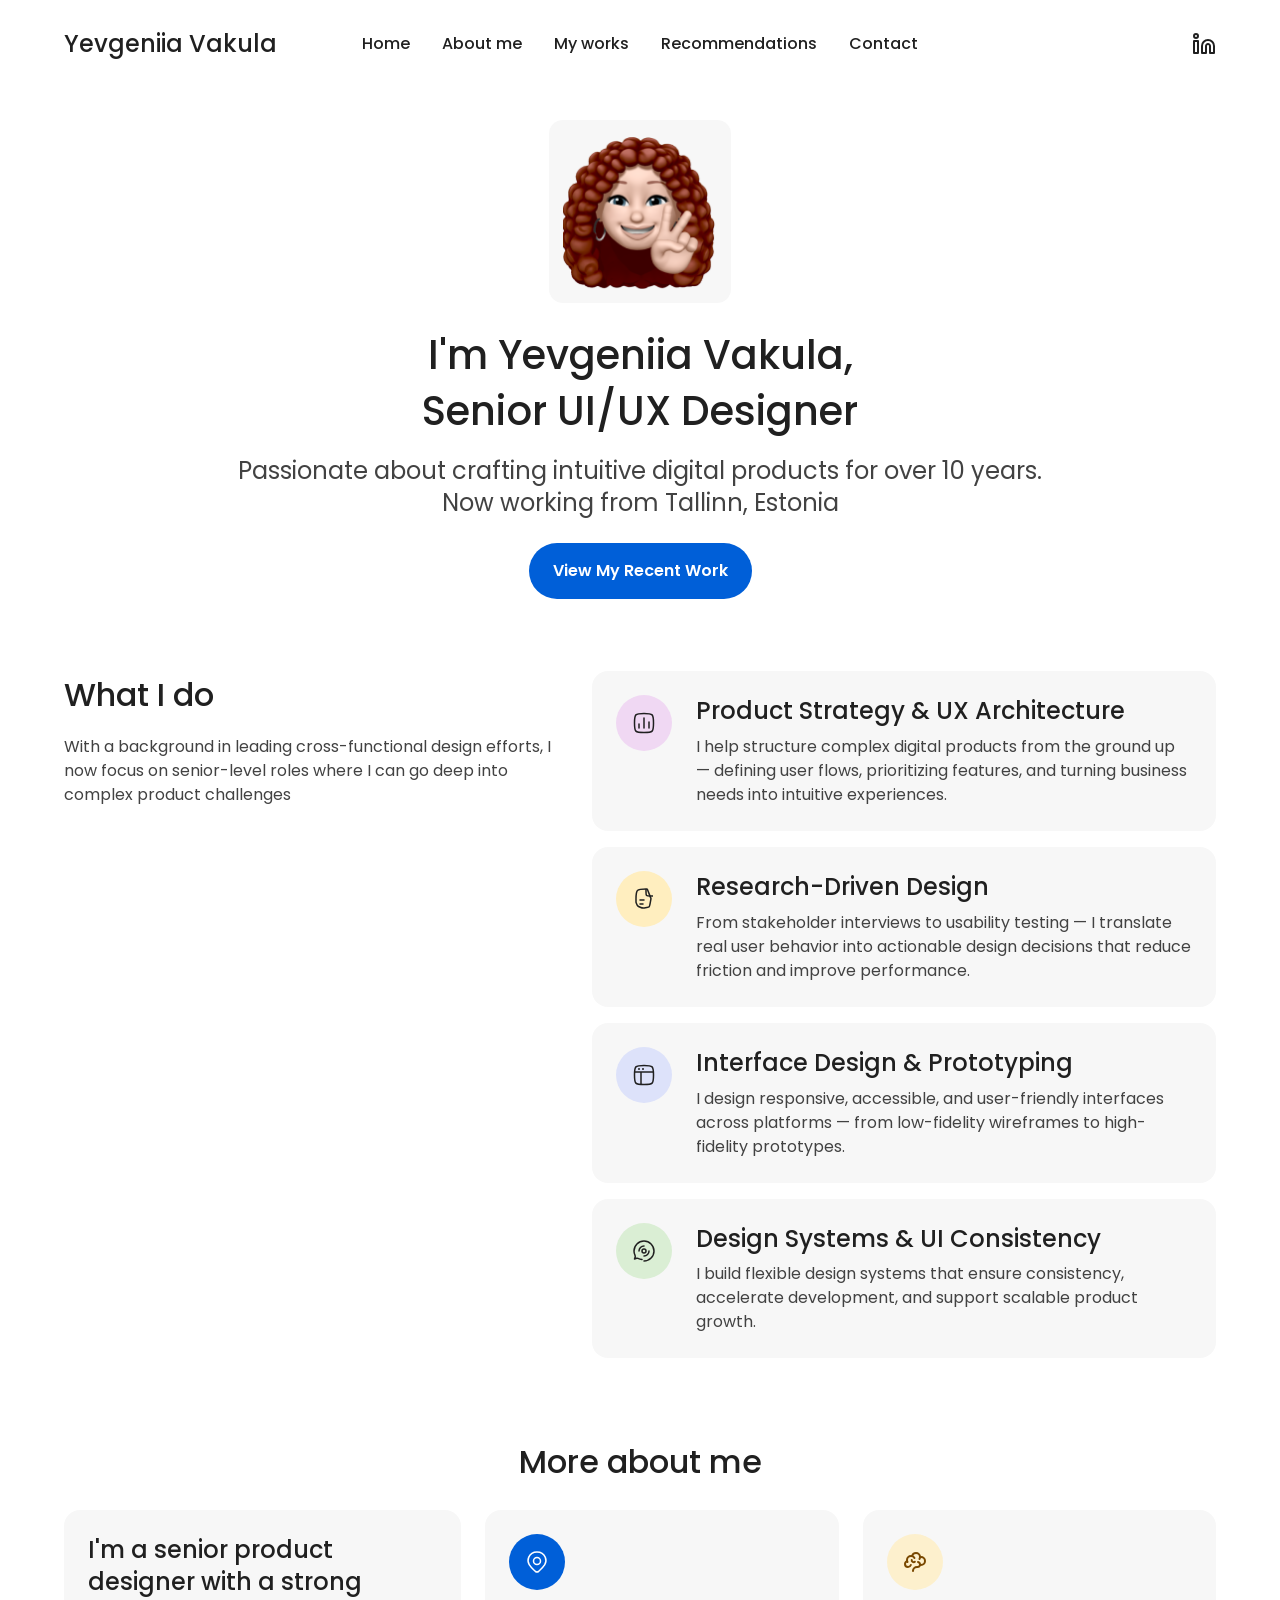
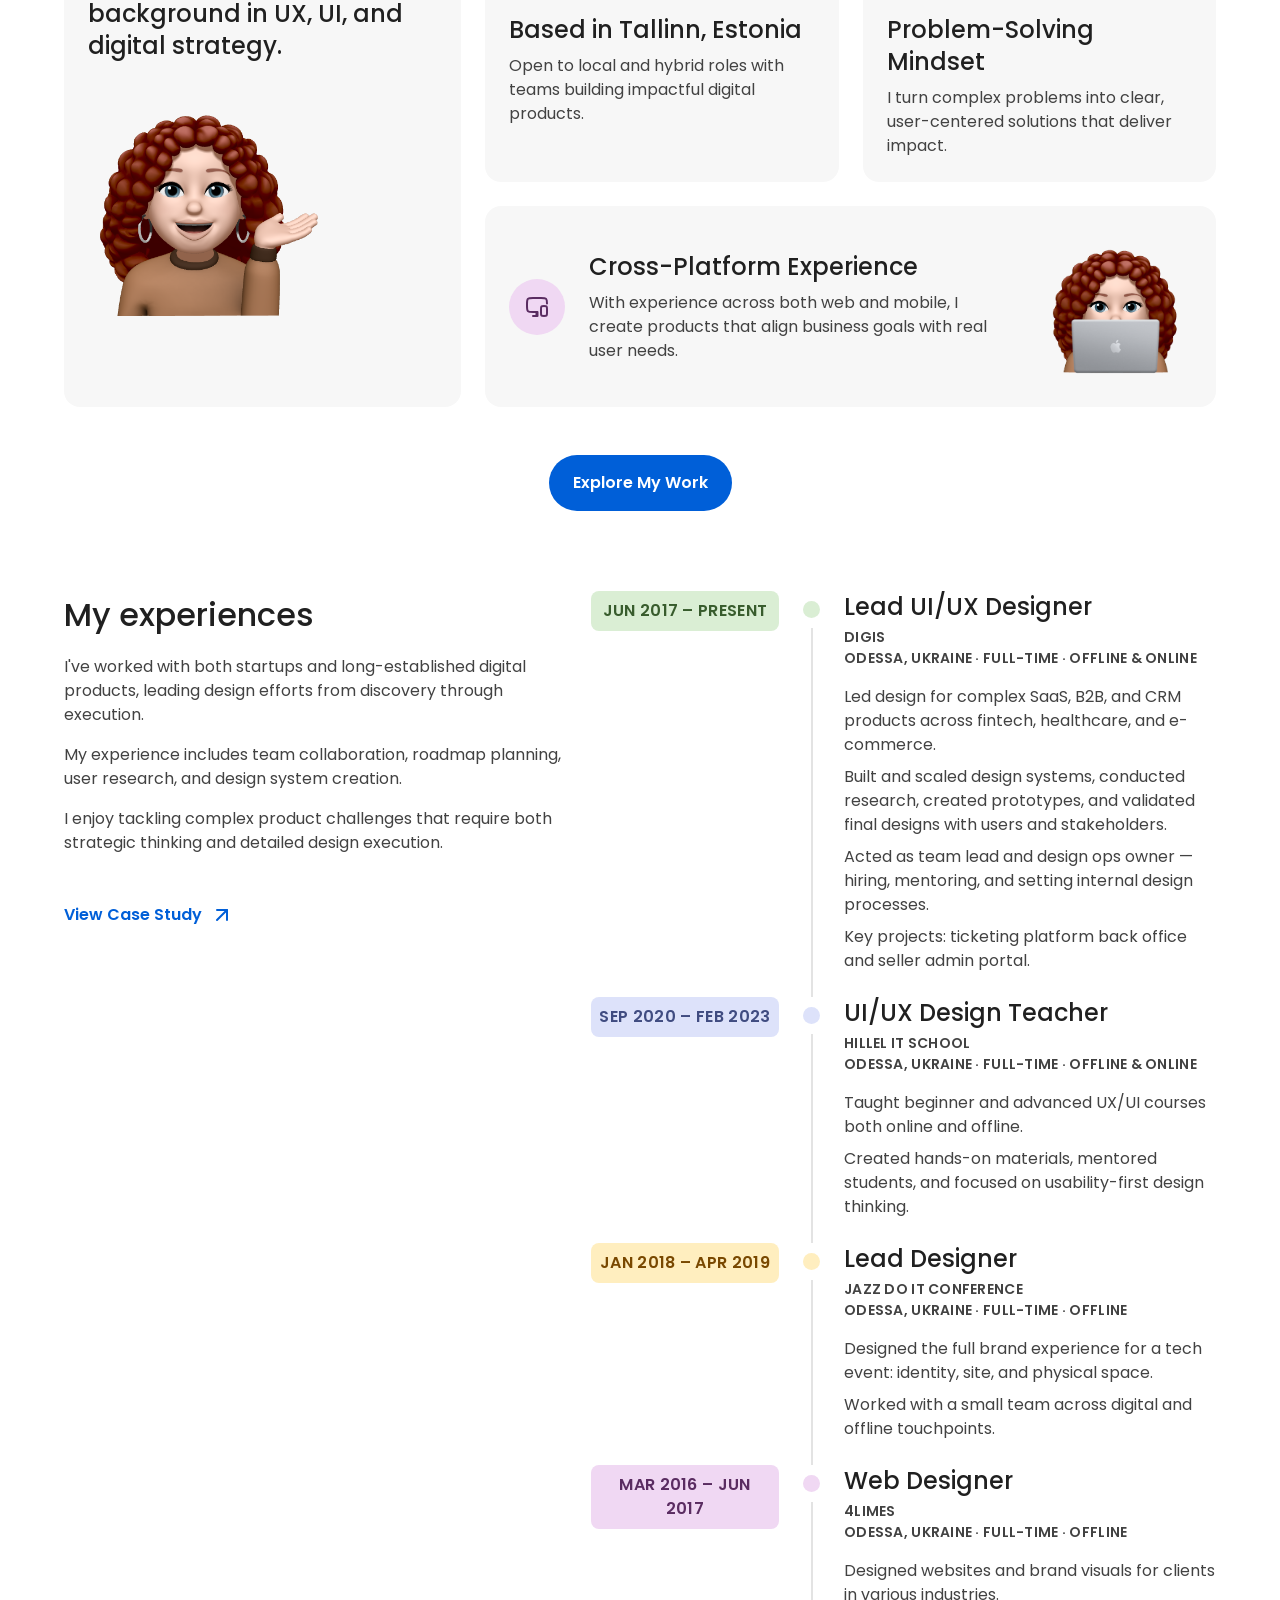
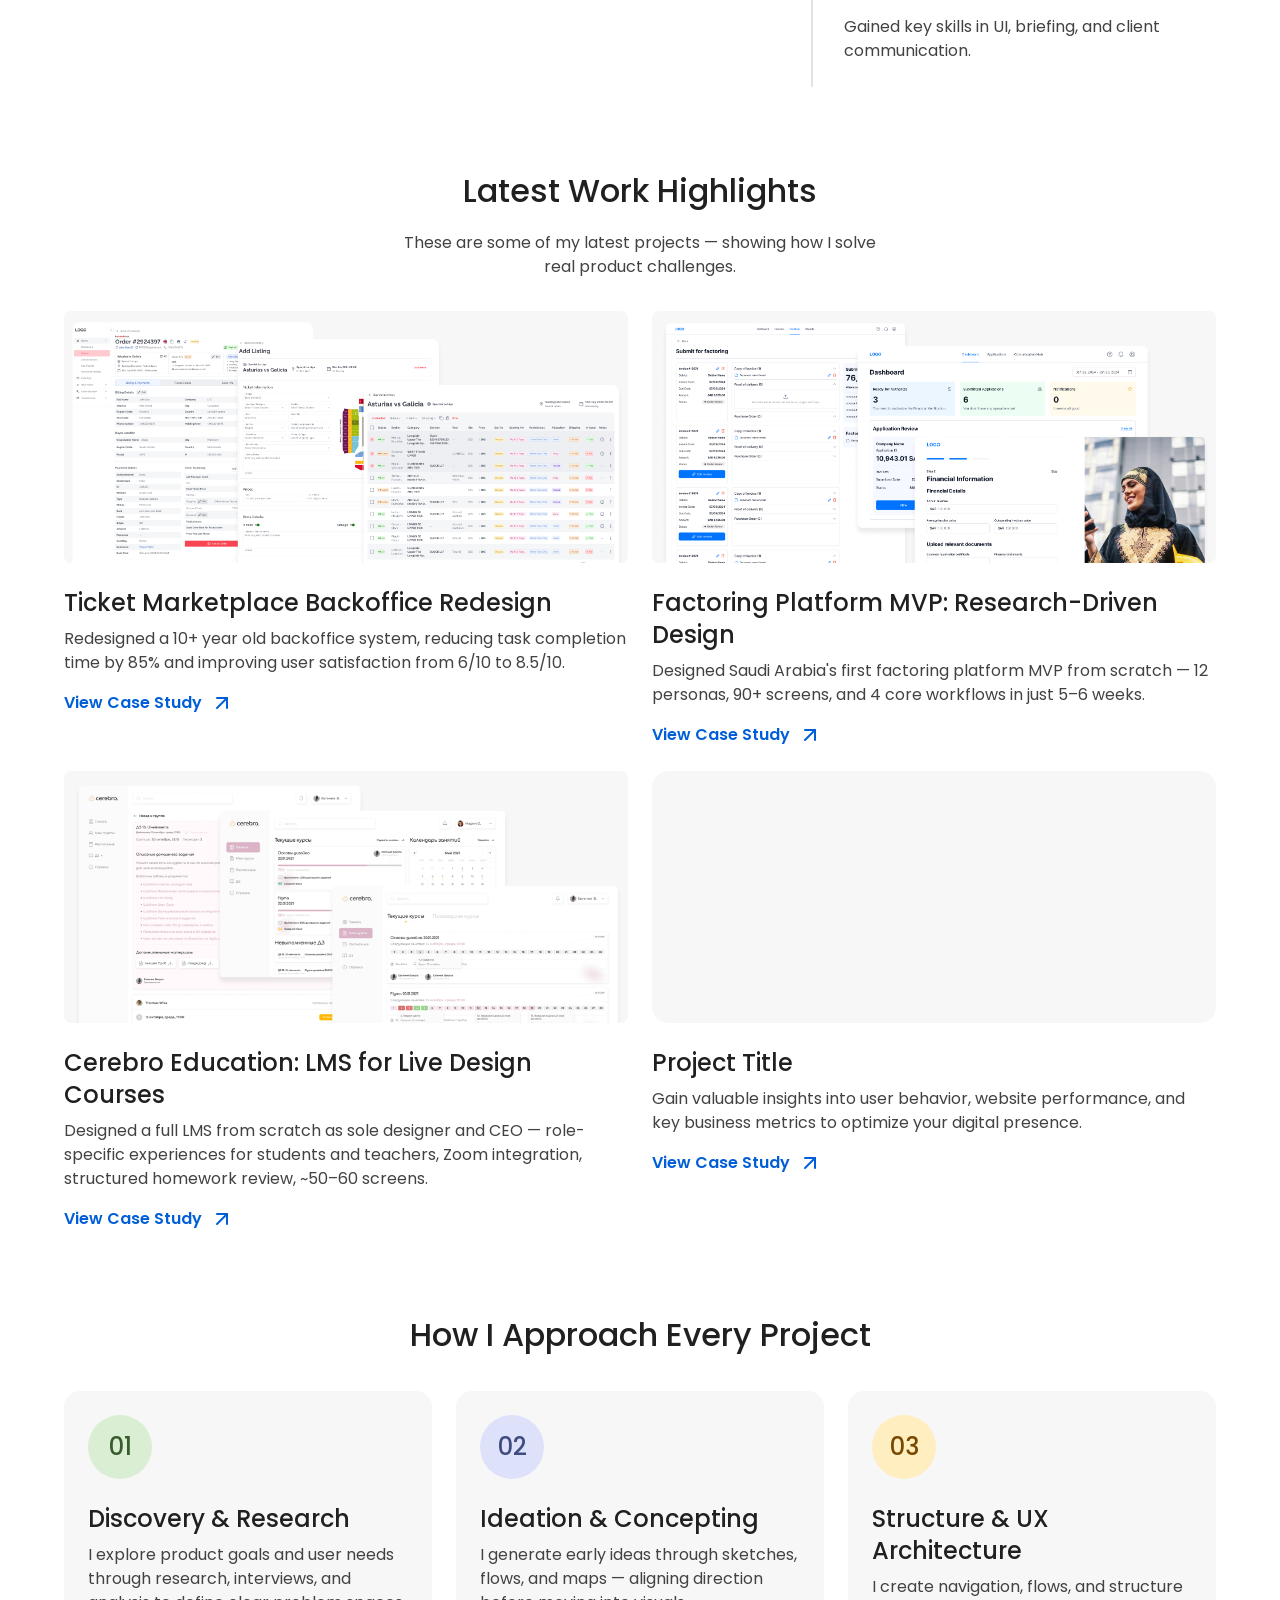
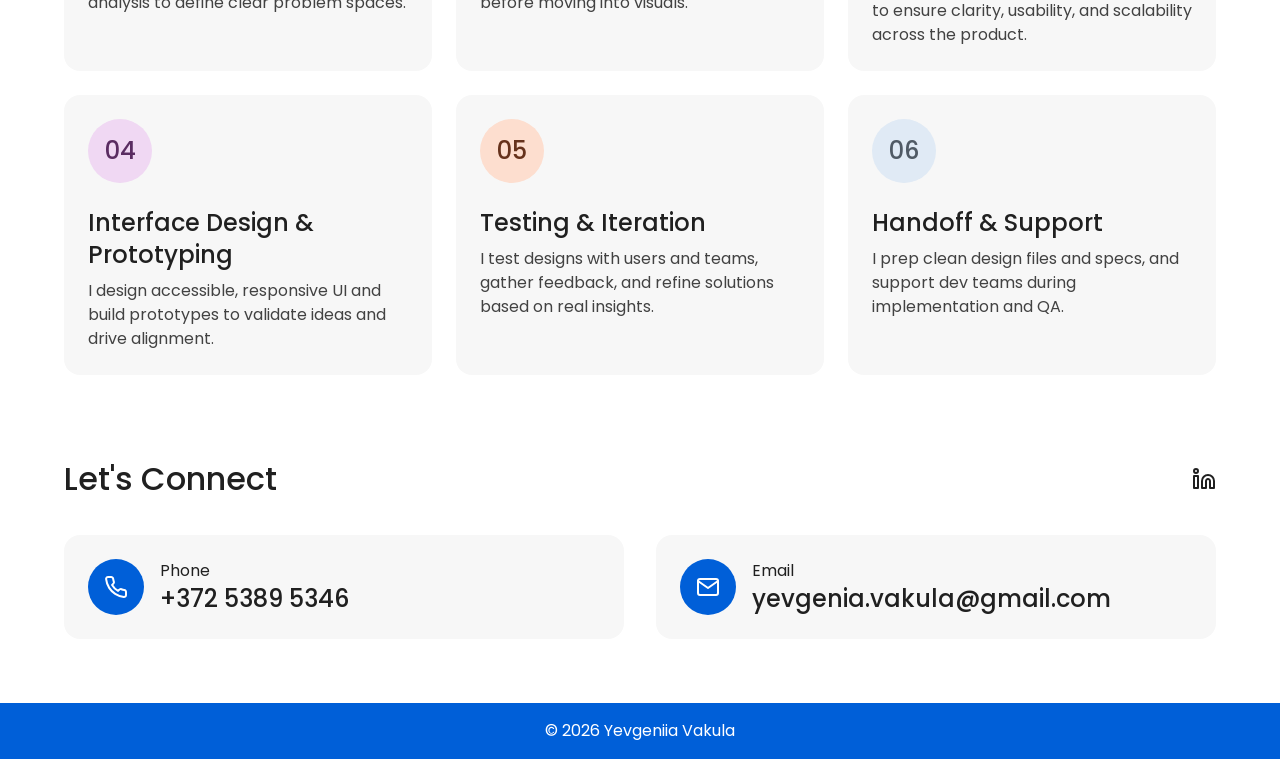
==== commit 0c97e039: "case3 preview home page" ====
--- a/index.html
+++ b/index.html
@@ -266,7 +266,9 @@
           </div>
         </article>
         <article class="work-card">
-          <div class="work-card__image"></div>
+          <div class="work-card__image">
+            <img src="assets/case03-cover.png" alt="Cerebro Education LMS — student and teacher dashboards, lesson navigation, and homework review interfaces">
+          </div>
           <div class="work-card__content">
             <h3 class="title--card work-card__title">Cerebro Education: LMS for Live Design Courses</h3>
             <p class="work-card__text">Designed a full LMS from scratch as sole designer and CEO — role-specific experiences for students and teachers, Zoom integration, structured homework review, ~50–60 screens.</p>
